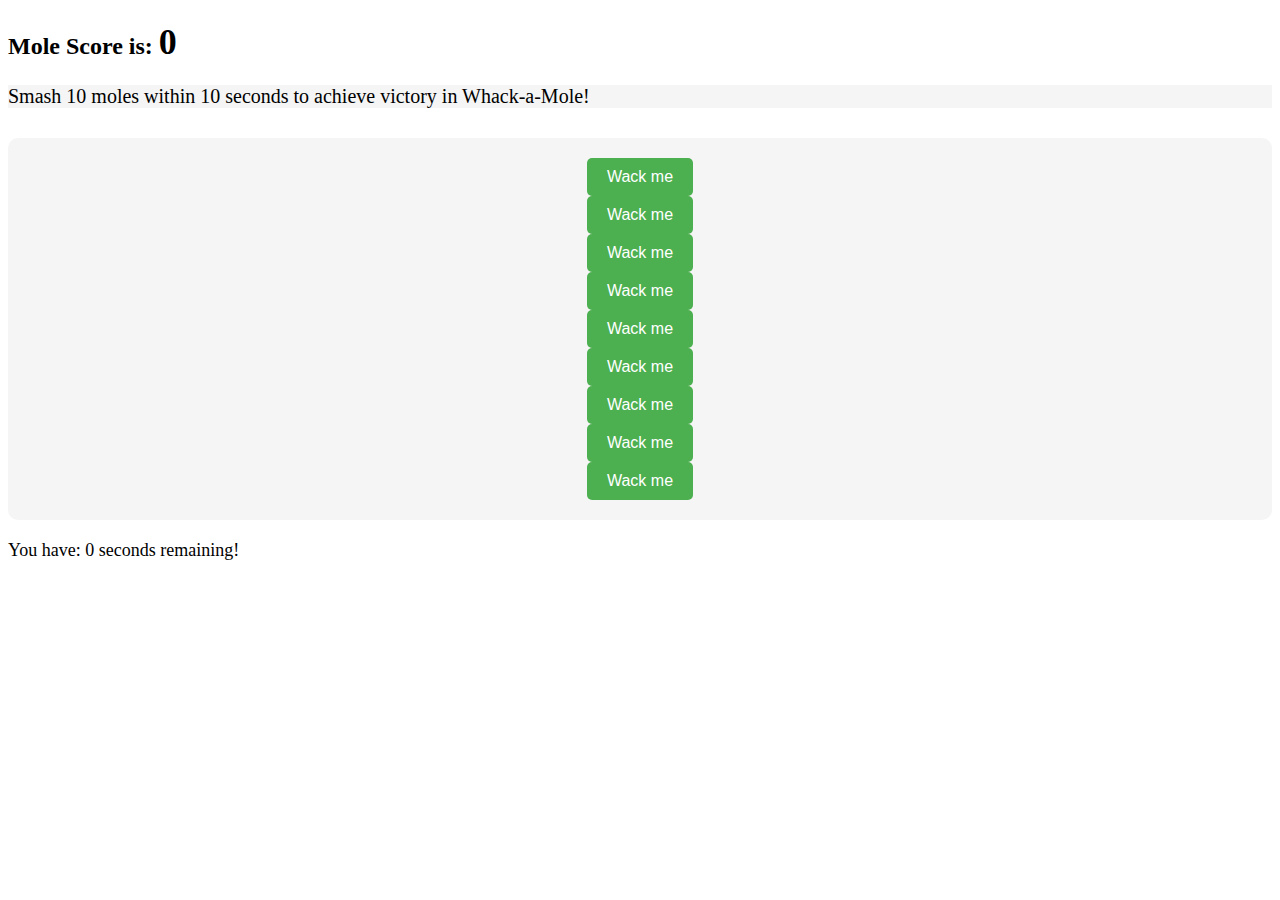
==== mole.html @ 8fb8c825 "Added instruction" ====
<!DOCTYPE html>
<html lang="zxx">
<head>
  <meta charset="UTF-8" >
  <title>Mole</title>
  <meta name="viewport" content="width=device-width,initial-scale=1" >
  <meta name="description" content="" >
  <link rel="icon" href="favicon.png">
  <link rel="stylesheet" href="css/styles.css">
  <link href="https://cdn.jsdelivr.net/npm/bootstrap@5.3.0-alpha3/dist/css/bootstrap.min.css" rel="stylesheet" integrity="sha384-KK94CHFLLe+nY2dmCWGMq91rCGa5gtU4mk92HdvYe+M/SXH301p5ILy+dN9+nJOZ" crossorigin="anonymous">
</head>
<body>
  <header>
    <div class="container">
      <div class="row justify-content-center">
        <div id="scoreboard" class="col-lg-6 text-center">
        <div class="col-md-6 text-center">
          <h1 class="m-5"><span id="moleDisplay">Mole Score is: </span><span id="display">0</span></h1>
        </div>
      </div>
    </div>


  </header>
  
  <main>
    <div id="instructions">Smash 10 moles within 10 seconds to achieve victory in Whack-a-Mole!
    
    </div>

    <div class="container">
      <div class="row justify-content-center">
        <div class="col-md-4">
          <div id="gameboard">
            <div class="row justify-content-around">
              <div class="col-md-2 p-3"><button class = "mole" id="mole1">Wack me</button></div>
              <div class="col-md-2 p-3"><button class = "mole" id="mole2">Wack me</button></div>
              <div class="col-md-2 p-3"><button class = "mole" id="mole3">Wack me</button></div>
            </div>
            <div class="row justify-content-around" id="central-board">
              <div class="col-md-2 p-3"><button class = "mole" id="mole4">Wack me</button></div>
              <div class="col-md-2 p-3"><button class = "mole" id="mole5">Wack me</button></div>
              <div class="col-md-2 p-3"><button class = "mole" id="mole6">Wack me</button></div>
            </div>
            <div class="row justify-content-around">
              <div class="col-md-2 p-3"><button class = "mole" id="mole7">Wack me</button></div>
              <div class="col-md-2 p-3"><button class = "mole" id="mole8">Wack me</button></div>
              <div class="col-md-2 p-3"><button class = "mole" id="mole9">Wack me</button></div>
            </div>
          </div>
          <div class="row justify-content-center"></div>
          <div class="col-md-7 mt-2">
            <p id="timerBox">You have: <span id="timer">0</span> seconds remaining!</p>
          </div>
        </div>
      </div>
    </div>

  </main>


<script src="https://code.jquery.com/jquery-3.7.0.min.js" integrity="sha256-2Pmvv0kuTBOenSvLm6bvfBSSHrUJ+3A7x6P5Ebd07/g=" crossorigin="anonymous"></script>
<script src="mole.js"></script>
</body>
</html>
---- css/styles.css ----
/* Gameboard container */
#gameboard {
    background-color: #f5f5f5;
    border-radius: 10px;
    padding: 20px;
    margin-top: 30px;
    text-align: center;
  }
  
  /* Mole buttons */
  .mole {
    background-color: #4CAF50;
    color: white;
    border: none;
    border-radius: 5px;
    padding: 10px 20px;
    font-size: 16px;
    cursor: pointer;
    transition: background-color 0.3s;
  }
  
  .mole:hover {
    background-color: #45a049;
  }
  
  /* Score display */
  #moleDisplay {
    font-size: 24px;
    font-weight: bold;
  }
  
  #display {
    font-size: 36px;
    font-weight: bold;
  }
  
  /* Timer box */
  #timerBox {
    font-size: 18px;
    margin-top: 20px;
  }
  
  /* Instructions */
  #instructions {
    background-color: #f5f5f5;
    margin-top: 20px;
    font-size: 20px;
    width: 100%;
    animation: blinking 5s infinite;
  }
  @keyframes blinking{
    0% { opacity: 1; }
    50% { opacity: 0; }
    100% { opacity: 1; }
  }
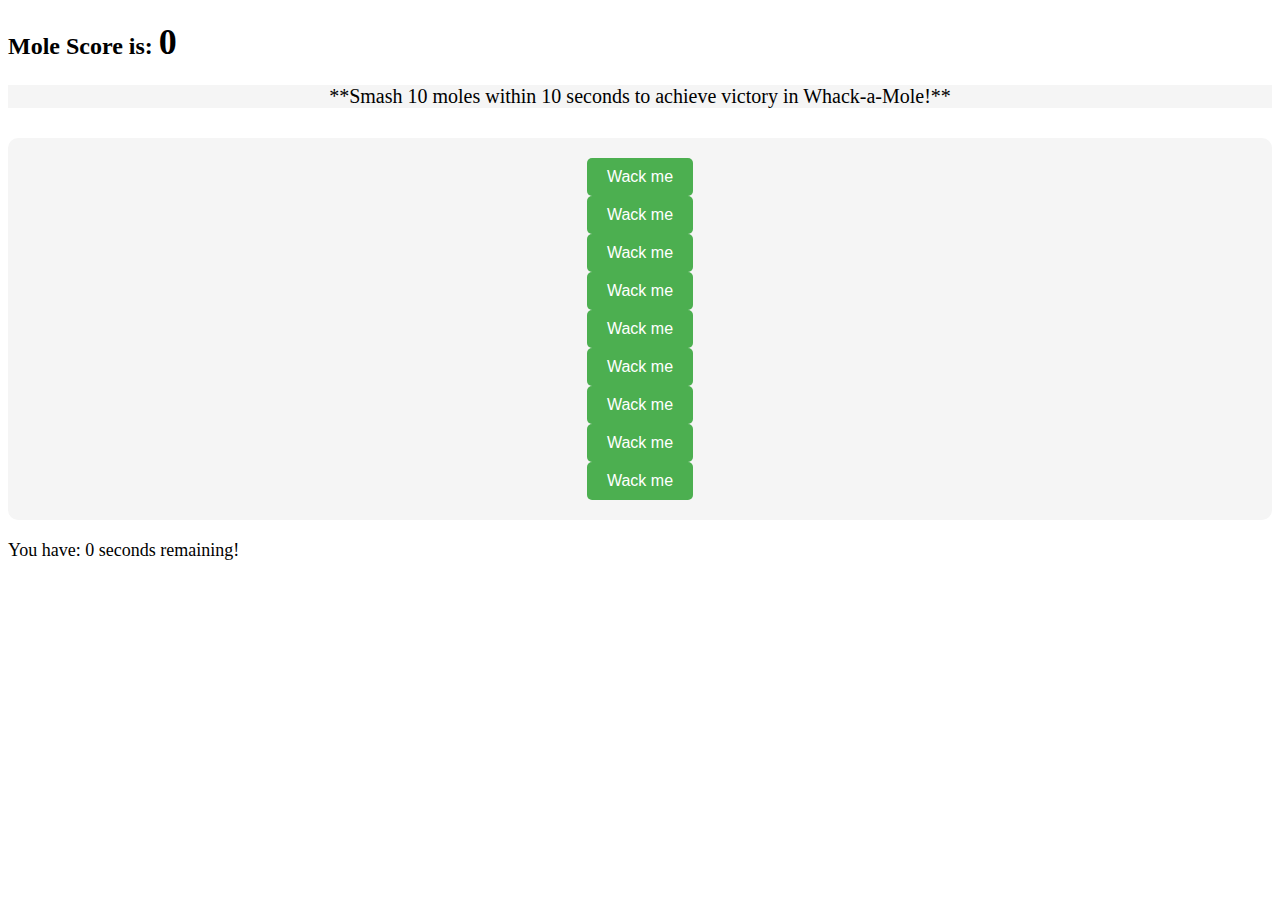
==== commit d5e51060: "Amend" ====
--- a/mole.html
+++ b/mole.html
@@ -24,7 +24,7 @@
   </header>
   
   <main>
-    <div id="instructions">Smash 10 moles within 10 seconds to achieve victory in Whack-a-Mole!
+    <div id="instructions">**Smash 10 moles within 10 seconds to achieve victory in Whack-a-Mole!**
     
     </div>
 
--- a/css/styles.css
+++ b/css/styles.css
@@ -42,6 +42,7 @@
   
   /* Instructions */
   #instructions {
+    text-align: center;
     background-color: #f5f5f5;
     margin-top: 20px;
     font-size: 20px;
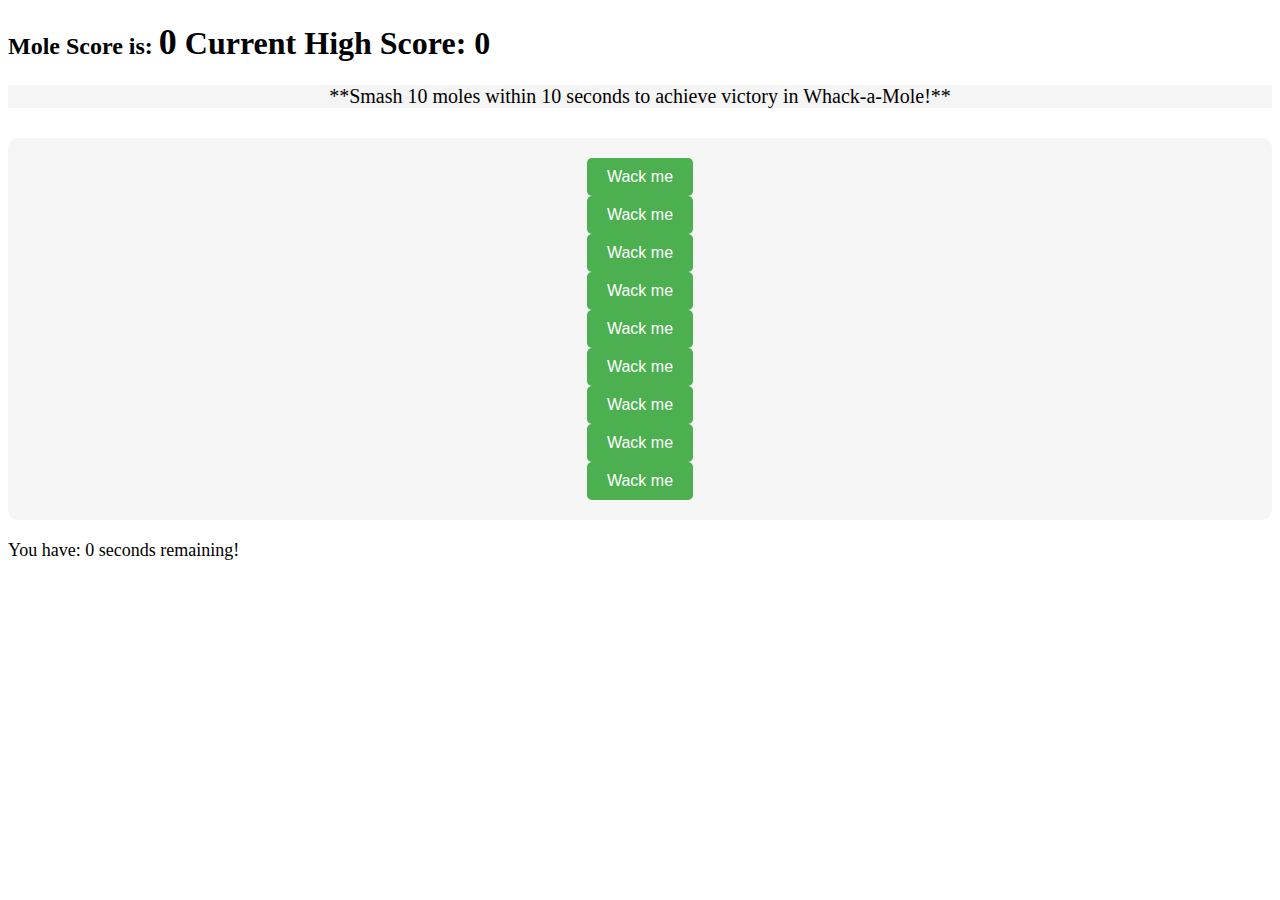
==== commit 917904dc: "added a hi score feature" ====
--- a/mole.html
+++ b/mole.html
@@ -15,7 +15,9 @@
       <div class="row justify-content-center">
         <div id="scoreboard" class="col-lg-6 text-center">
         <div class="col-md-6 text-center">
-          <h1 class="m-5"><span id="moleDisplay">Mole Score is: </span><span id="display">0</span></h1>
+          <h1 class="m-5"><span id="moleDisplay">Mole Score is: </span><span id="display">0</span> 
+          <span id="hiScoreWordDisplay">Current High Score: </span><span id="hiScoreDisplay">0</span></h1>
+          
         </div>
       </div>
     </div>
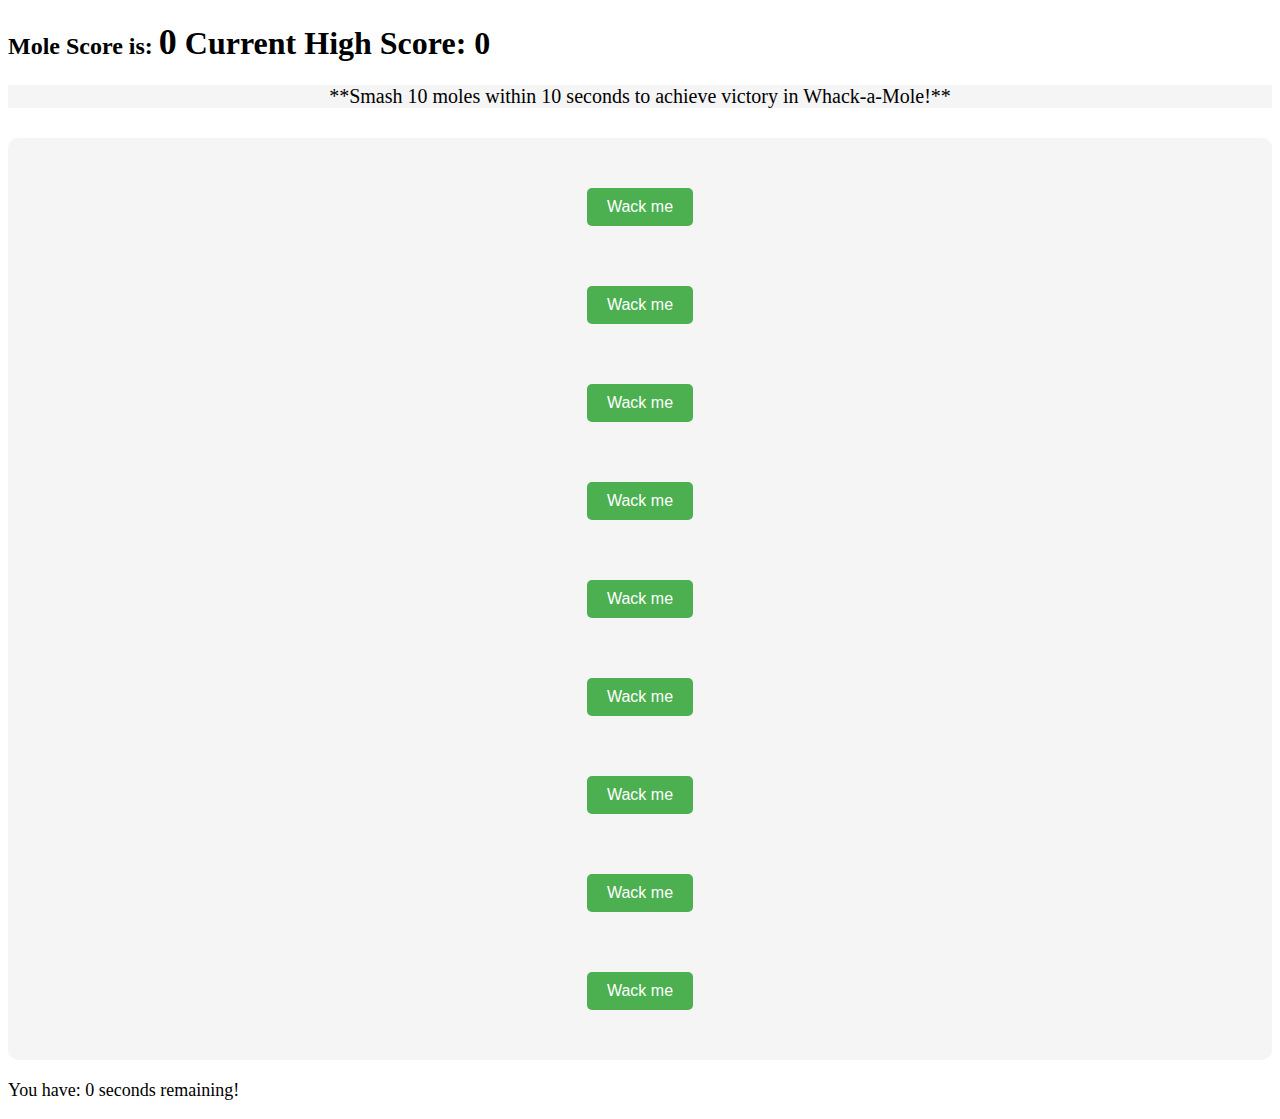
==== commit fe1a6af4: "alignment fixes" ====
--- a/mole.html
+++ b/mole.html
@@ -13,11 +13,11 @@
   <header>
     <div class="container">
       <div class="row justify-content-center">
-        <div id="scoreboard" class="col-lg-6 text-center">
-        <div class="col-md-6 text-center">
-          <h1 class="m-5"><span id="moleDisplay">Mole Score is: </span><span id="display">0</span> 
-          <span id="hiScoreWordDisplay">Current High Score: </span><span id="hiScoreDisplay">0</span></h1>
-          
+        <div id="scoreboard" class="col-md-12 text-center">
+          <h1 class="m-5">
+            <span id="moleDisplay">Mole Score is: </span><span id="display">0</span> 
+            <span id="hiScoreWordDisplay">Current High Score: </span><span id="hiScoreDisplay">0</span>
+          </h1>
         </div>
       </div>
     </div>
@@ -32,26 +32,26 @@
 
     <div class="container">
       <div class="row justify-content-center">
-        <div class="col-md-4">
+        <div class="col-md-8">
           <div id="gameboard">
             <div class="row justify-content-around">
-              <div class="col-md-2 p-3"><button class = "mole" id="mole1">Wack me</button></div>
-              <div class="col-md-2 p-3"><button class = "mole" id="mole2">Wack me</button></div>
-              <div class="col-md-2 p-3"><button class = "mole" id="mole3">Wack me</button></div>
+              <div class="col-md-2"><button class = "mole" id="mole1">Wack me</button></div>
+              <div class="col-md-2"><button class = "mole" id="mole2">Wack me</button></div>
+              <div class="col-md-2"><button class = "mole" id="mole3">Wack me</button></div>
             </div>
             <div class="row justify-content-around" id="central-board">
-              <div class="col-md-2 p-3"><button class = "mole" id="mole4">Wack me</button></div>
-              <div class="col-md-2 p-3"><button class = "mole" id="mole5">Wack me</button></div>
-              <div class="col-md-2 p-3"><button class = "mole" id="mole6">Wack me</button></div>
+              <div class="col-md-2"><button class = "mole" id="mole4">Wack me</button></div>
+              <div class="col-md-2"><button class = "mole" id="mole5">Wack me</button></div>
+              <div class="col-md-2"><button class = "mole" id="mole6">Wack me</button></div>
             </div>
             <div class="row justify-content-around">
-              <div class="col-md-2 p-3"><button class = "mole" id="mole7">Wack me</button></div>
-              <div class="col-md-2 p-3"><button class = "mole" id="mole8">Wack me</button></div>
-              <div class="col-md-2 p-3"><button class = "mole" id="mole9">Wack me</button></div>
+              <div class="col-md-2"><button class = "mole" id="mole7">Wack me</button></div>
+              <div class="col-md-2"><button class = "mole" id="mole8">Wack me</button></div>
+              <div class="col-md-2"><button class = "mole" id="mole9">Wack me</button></div>
             </div>
           </div>
           <div class="row justify-content-center"></div>
-          <div class="col-md-7 mt-2">
+          <div class="col-md-12 mt-2 text-center">
             <p id="timerBox">You have: <span id="timer">0</span> seconds remaining!</p>
           </div>
         </div>
--- a/css/styles.css
+++ b/css/styles.css
@@ -8,7 +8,7 @@
   }
   
   /* Mole buttons */
-  .mole {
+   .mole {
     background-color: #4CAF50;
     color: white;
     border: none;
@@ -17,6 +17,7 @@
     font-size: 16px;
     cursor: pointer;
     transition: background-color 0.3s;
+    margin: 30px 15px;
   }
   
   .mole:hover {
@@ -47,7 +48,7 @@
     margin-top: 20px;
     font-size: 20px;
     width: 100%;
-    animation: blinking 5s infinite;
+    animation: blinking 7s infinite;
   }
   @keyframes blinking{
     0% { opacity: 1; }
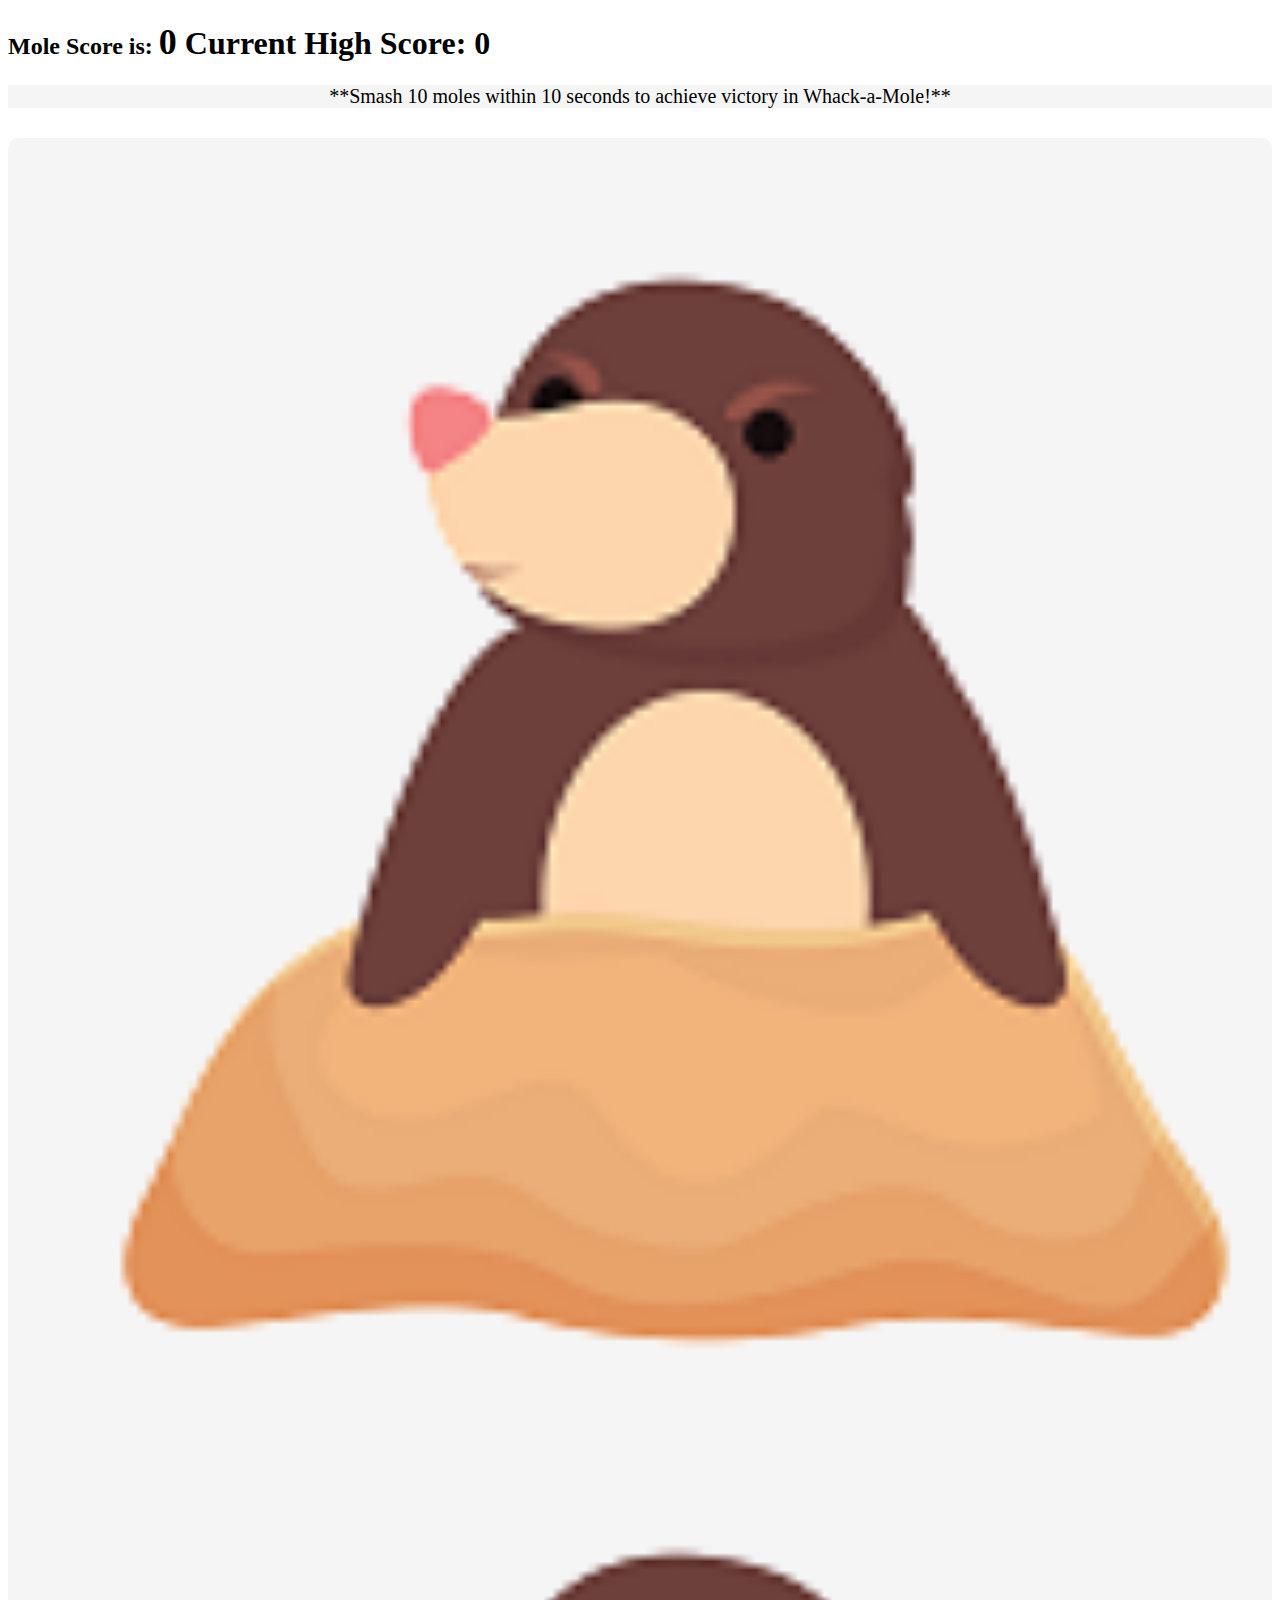
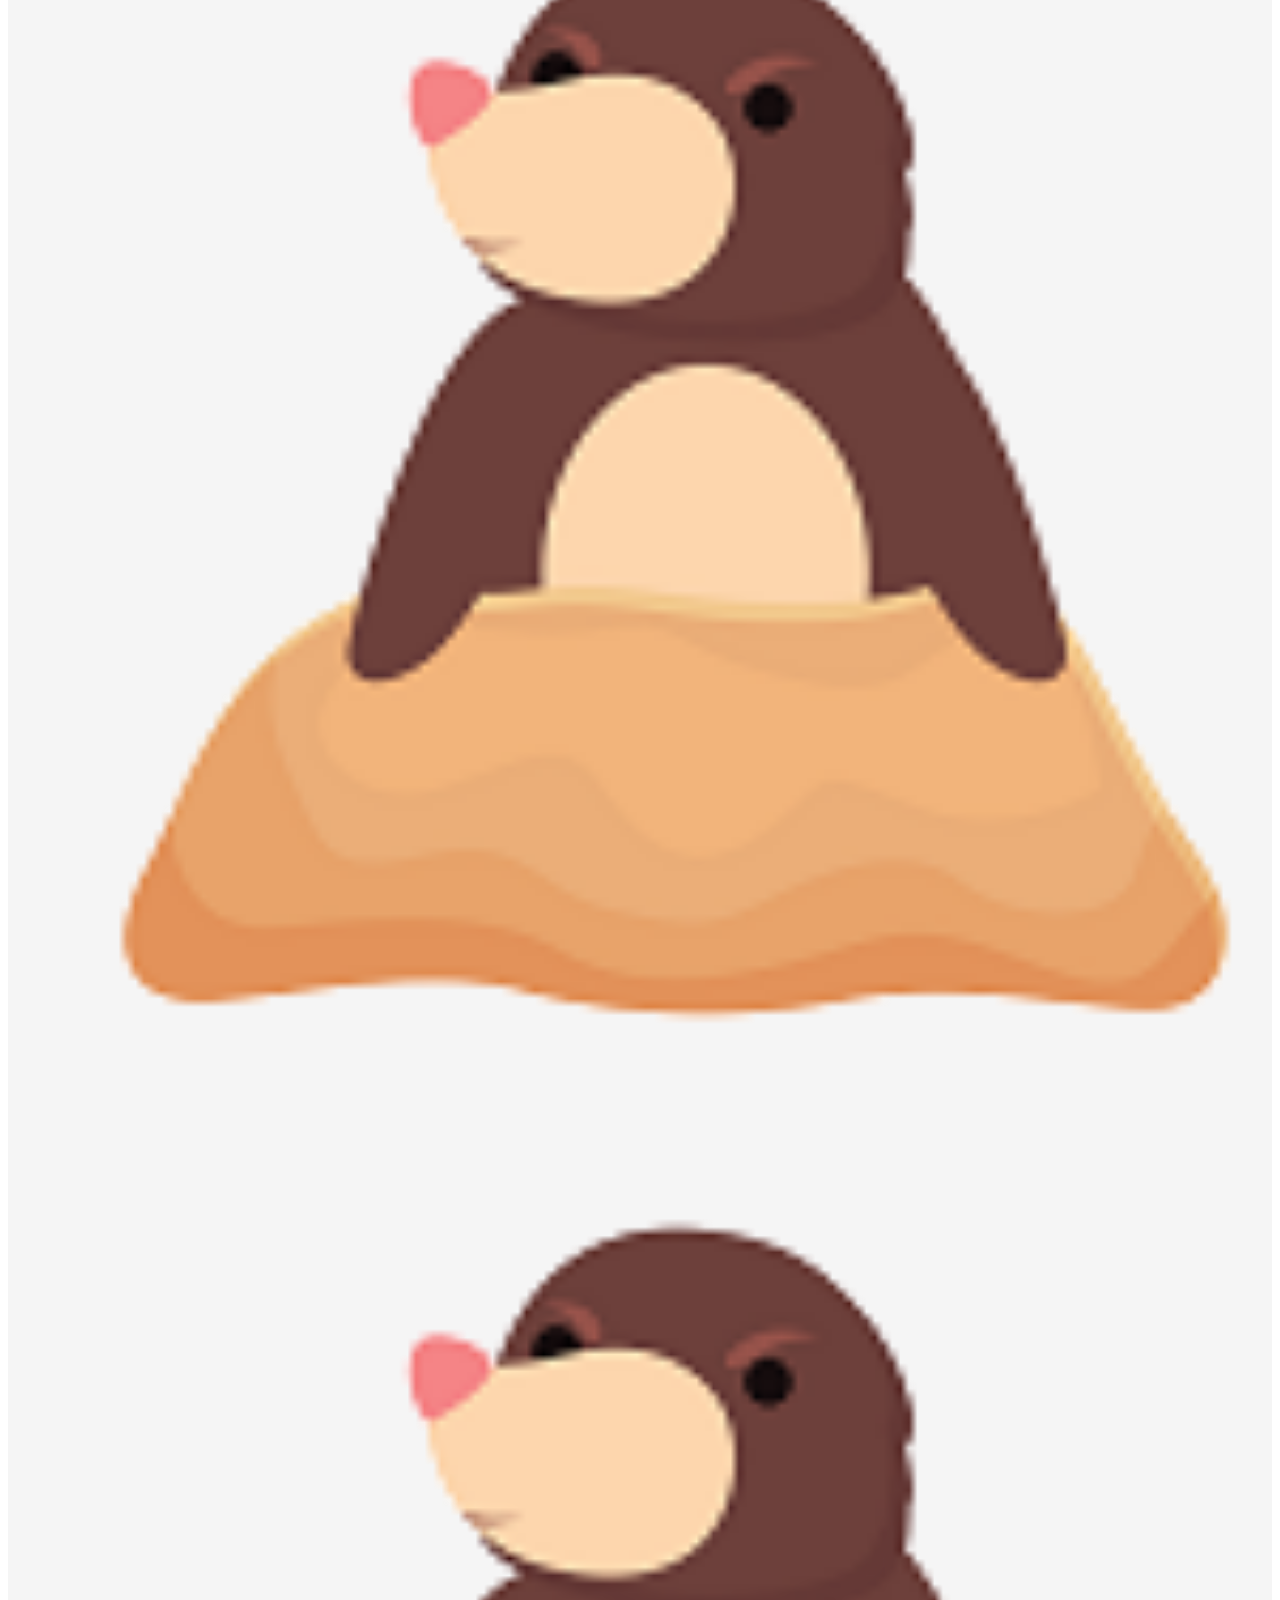
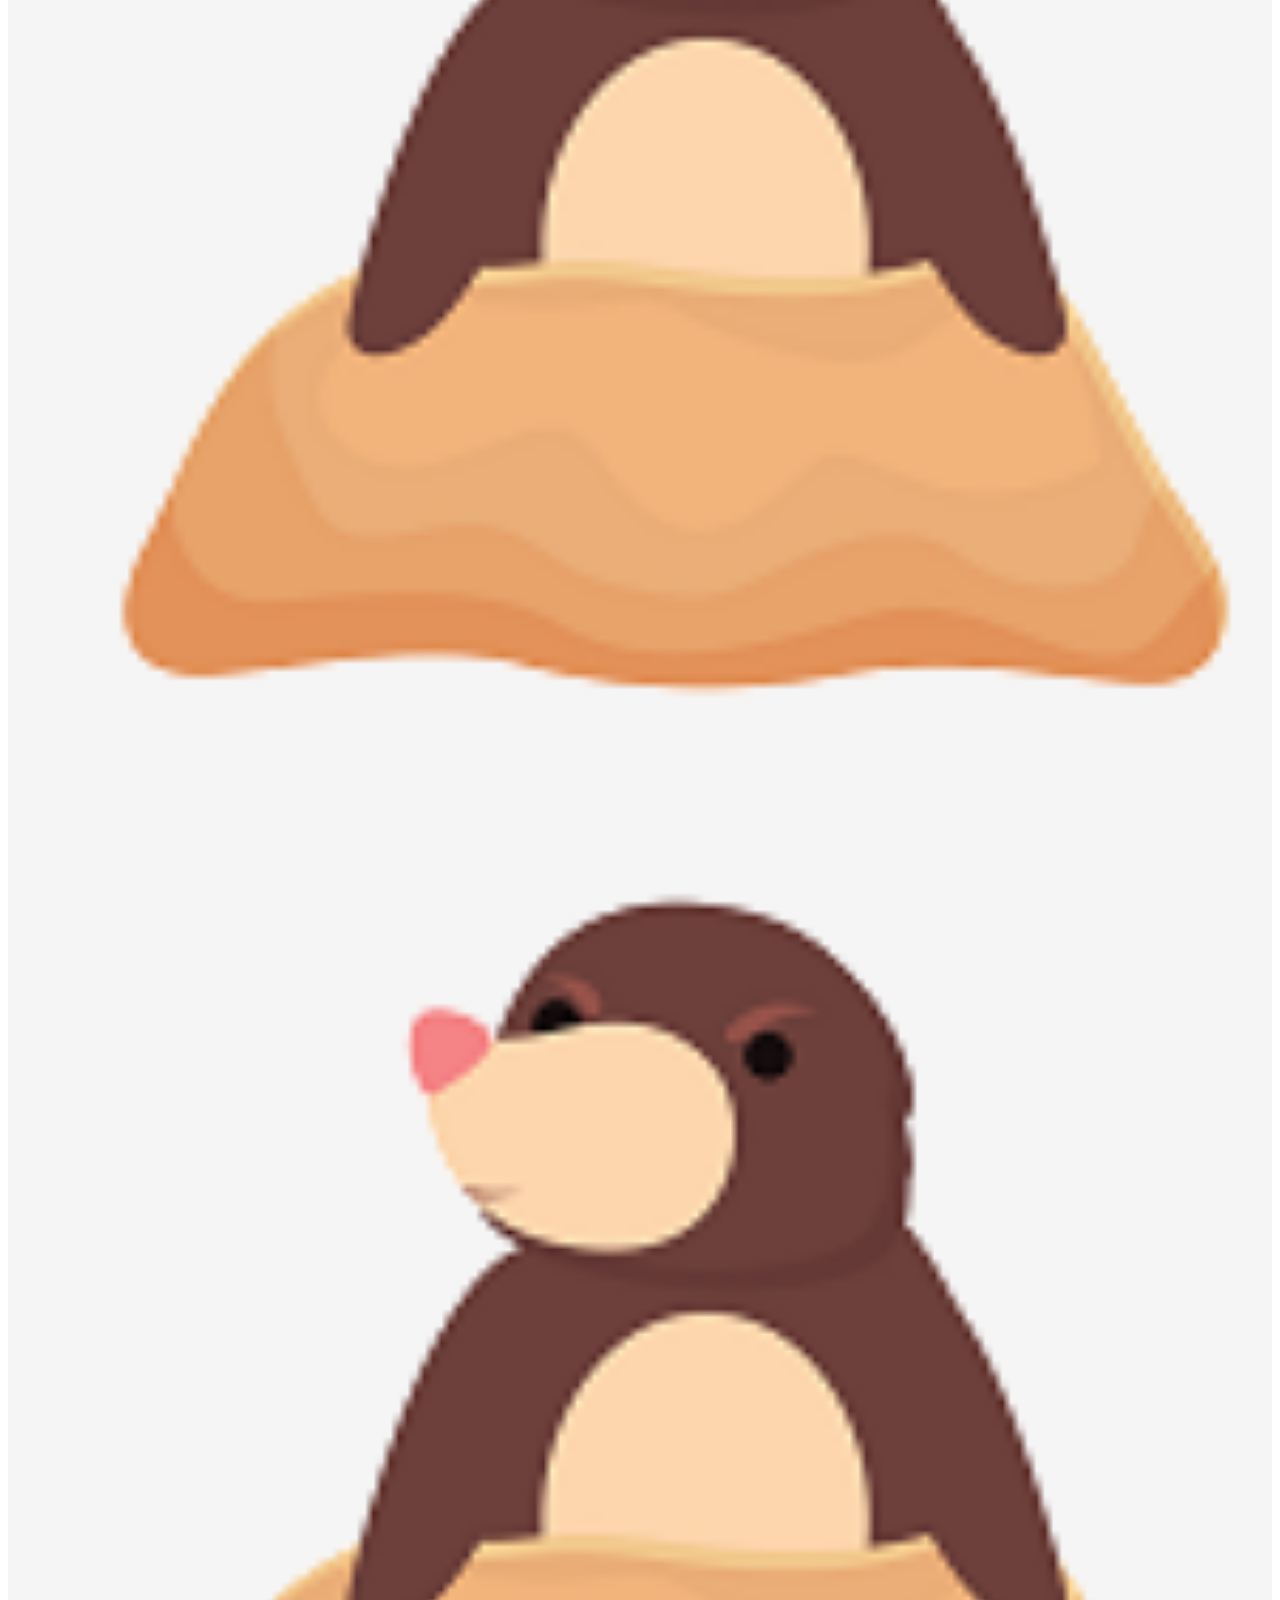
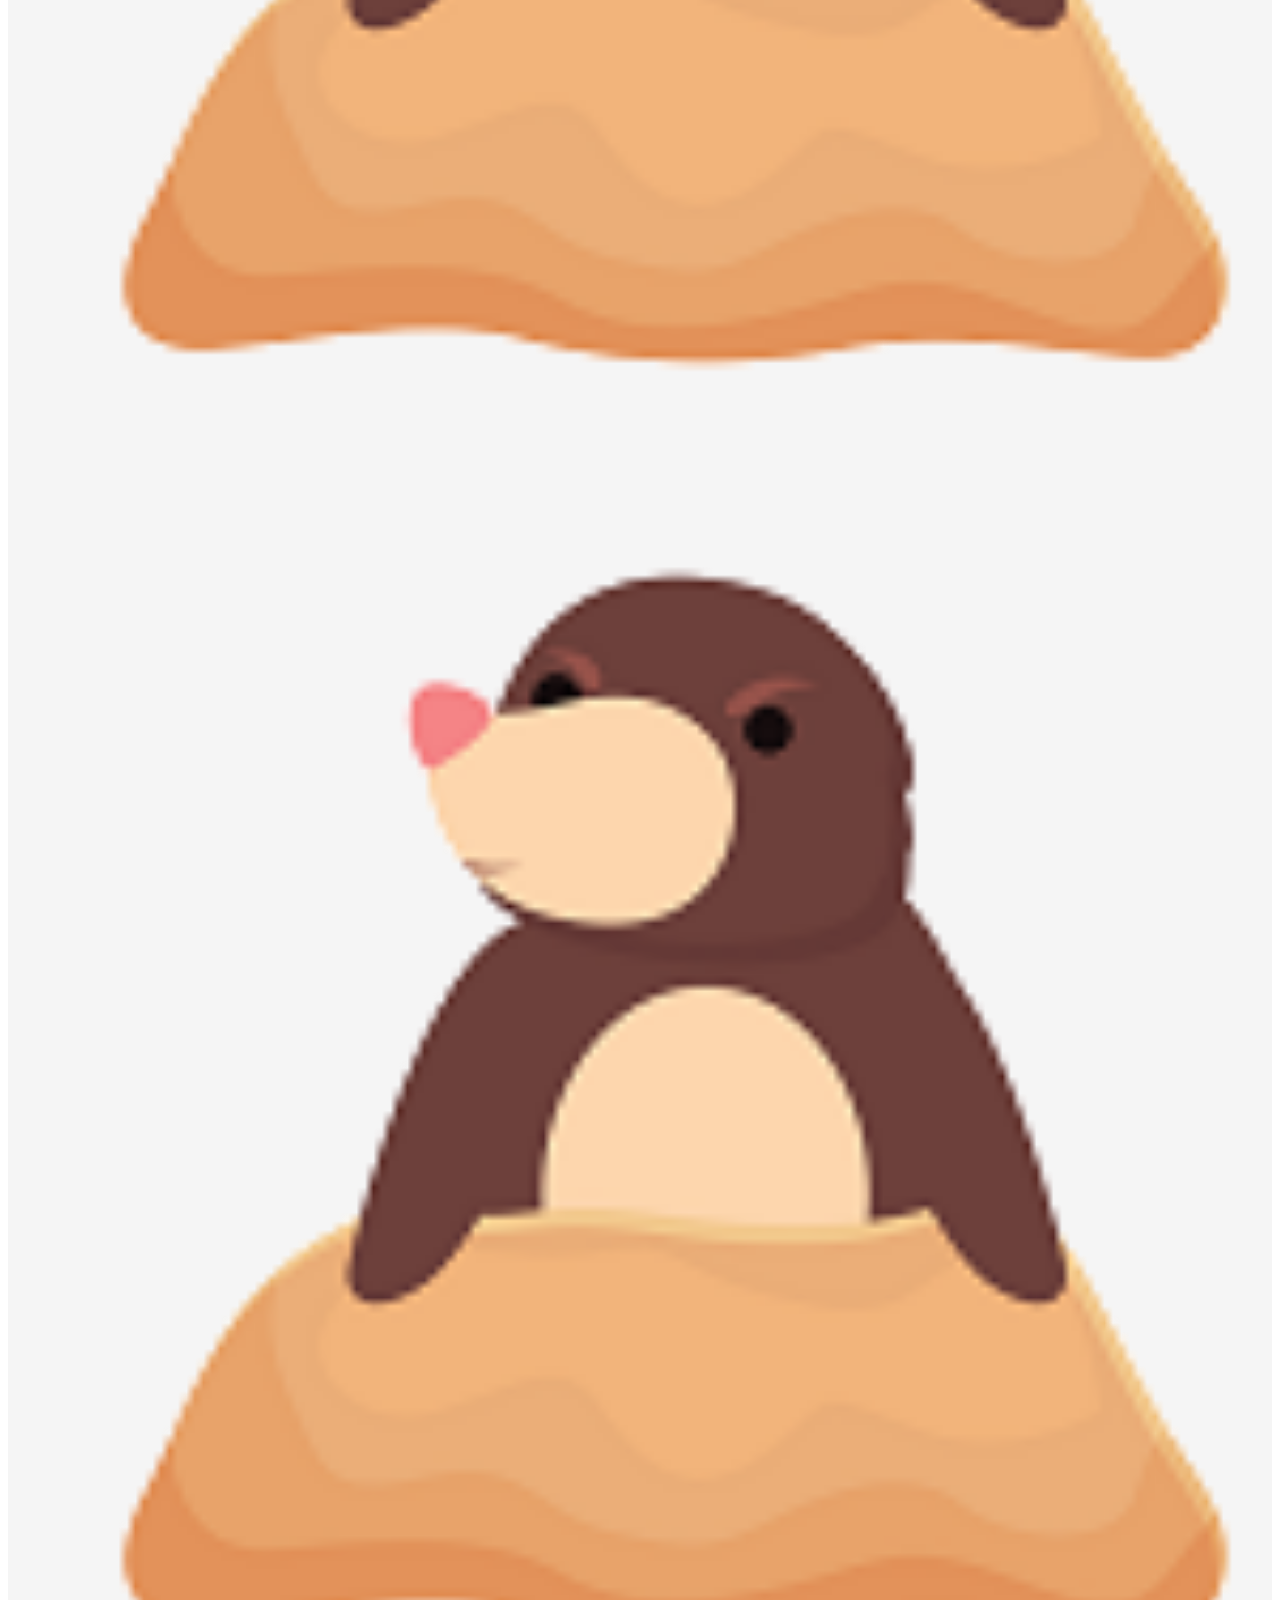
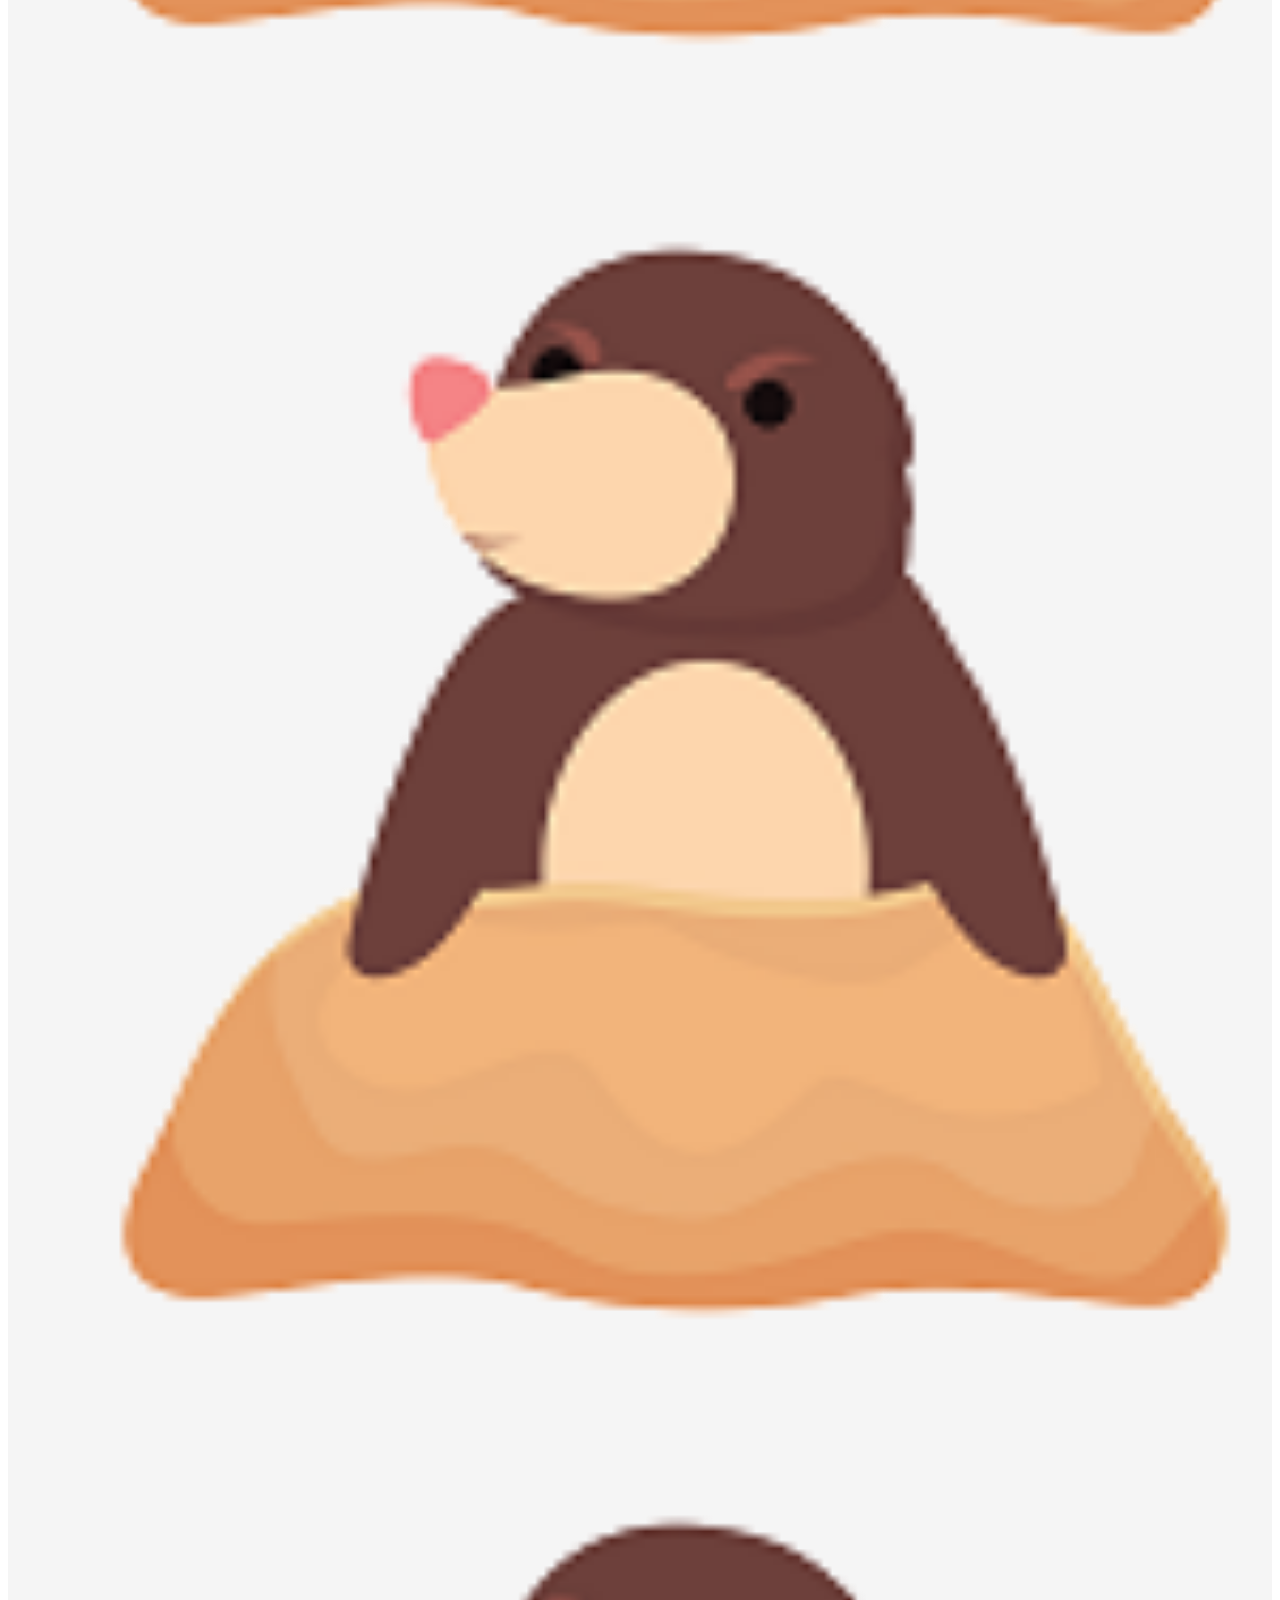
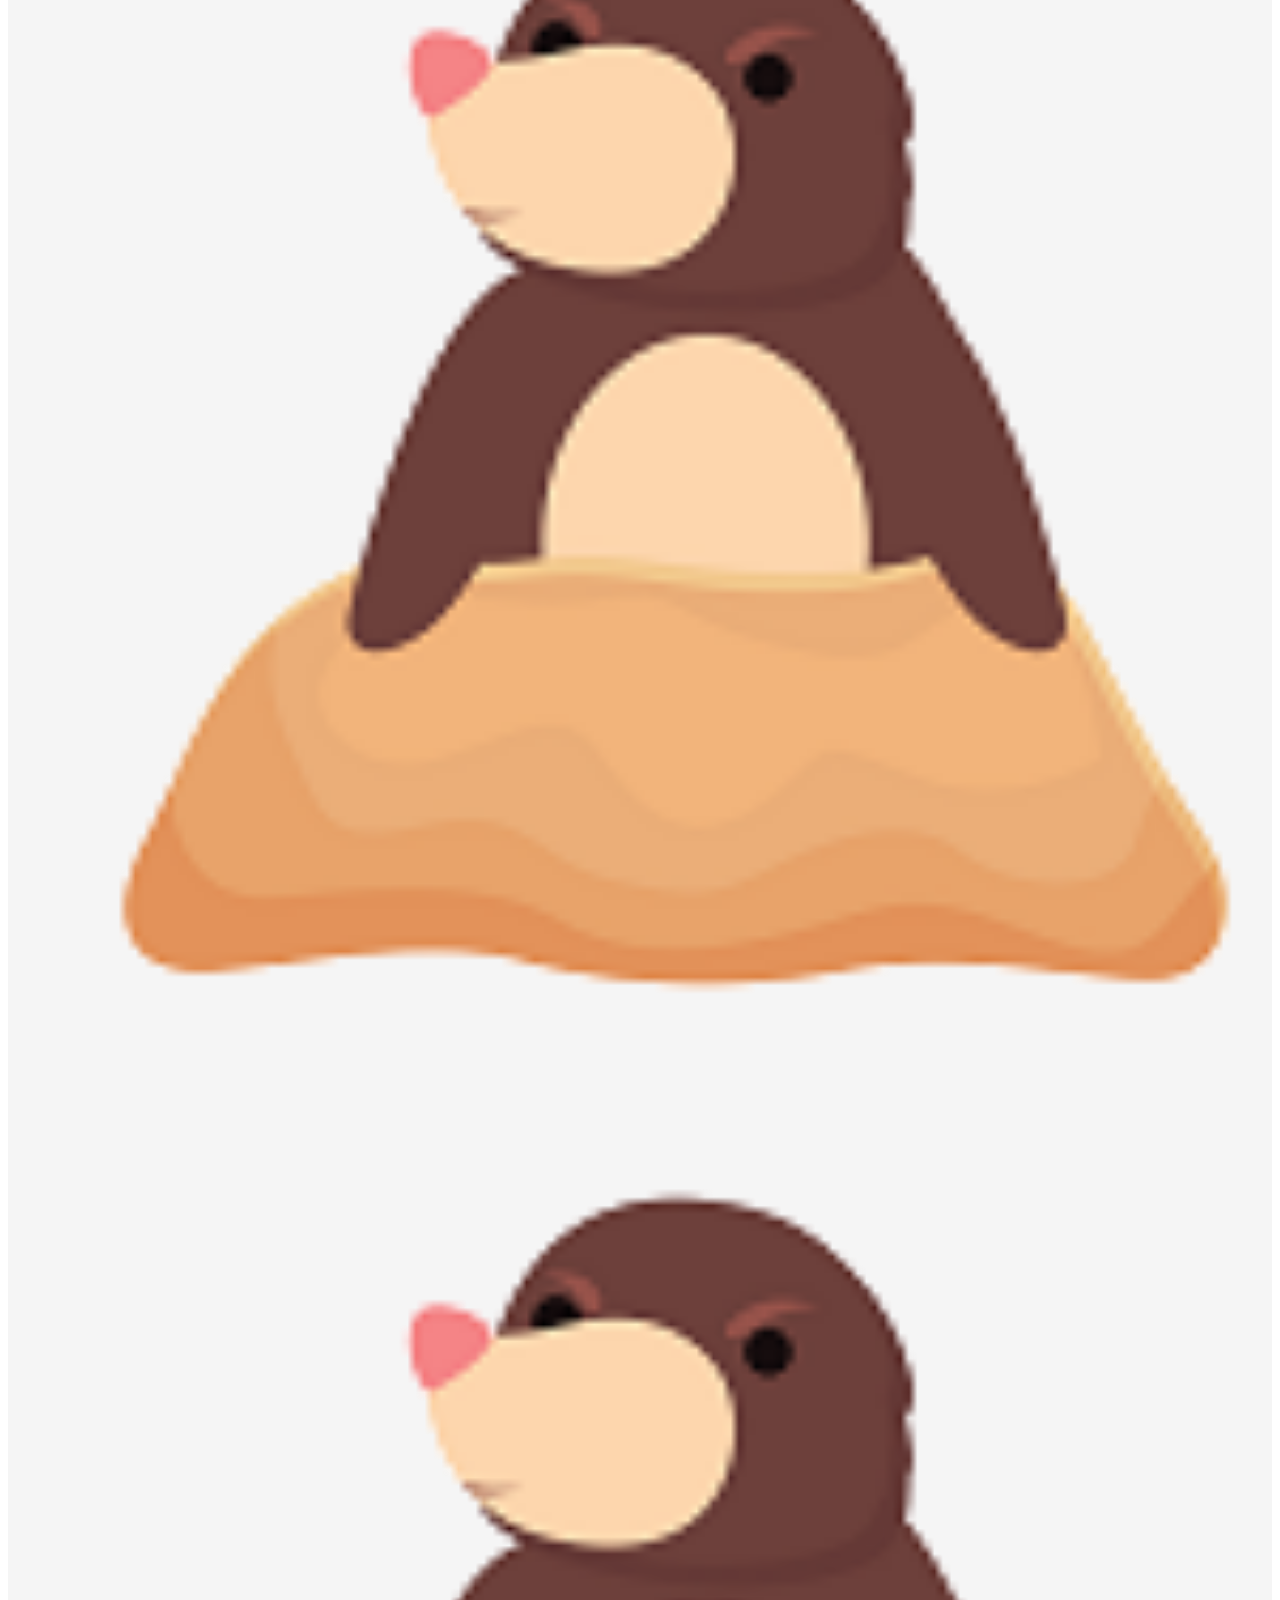
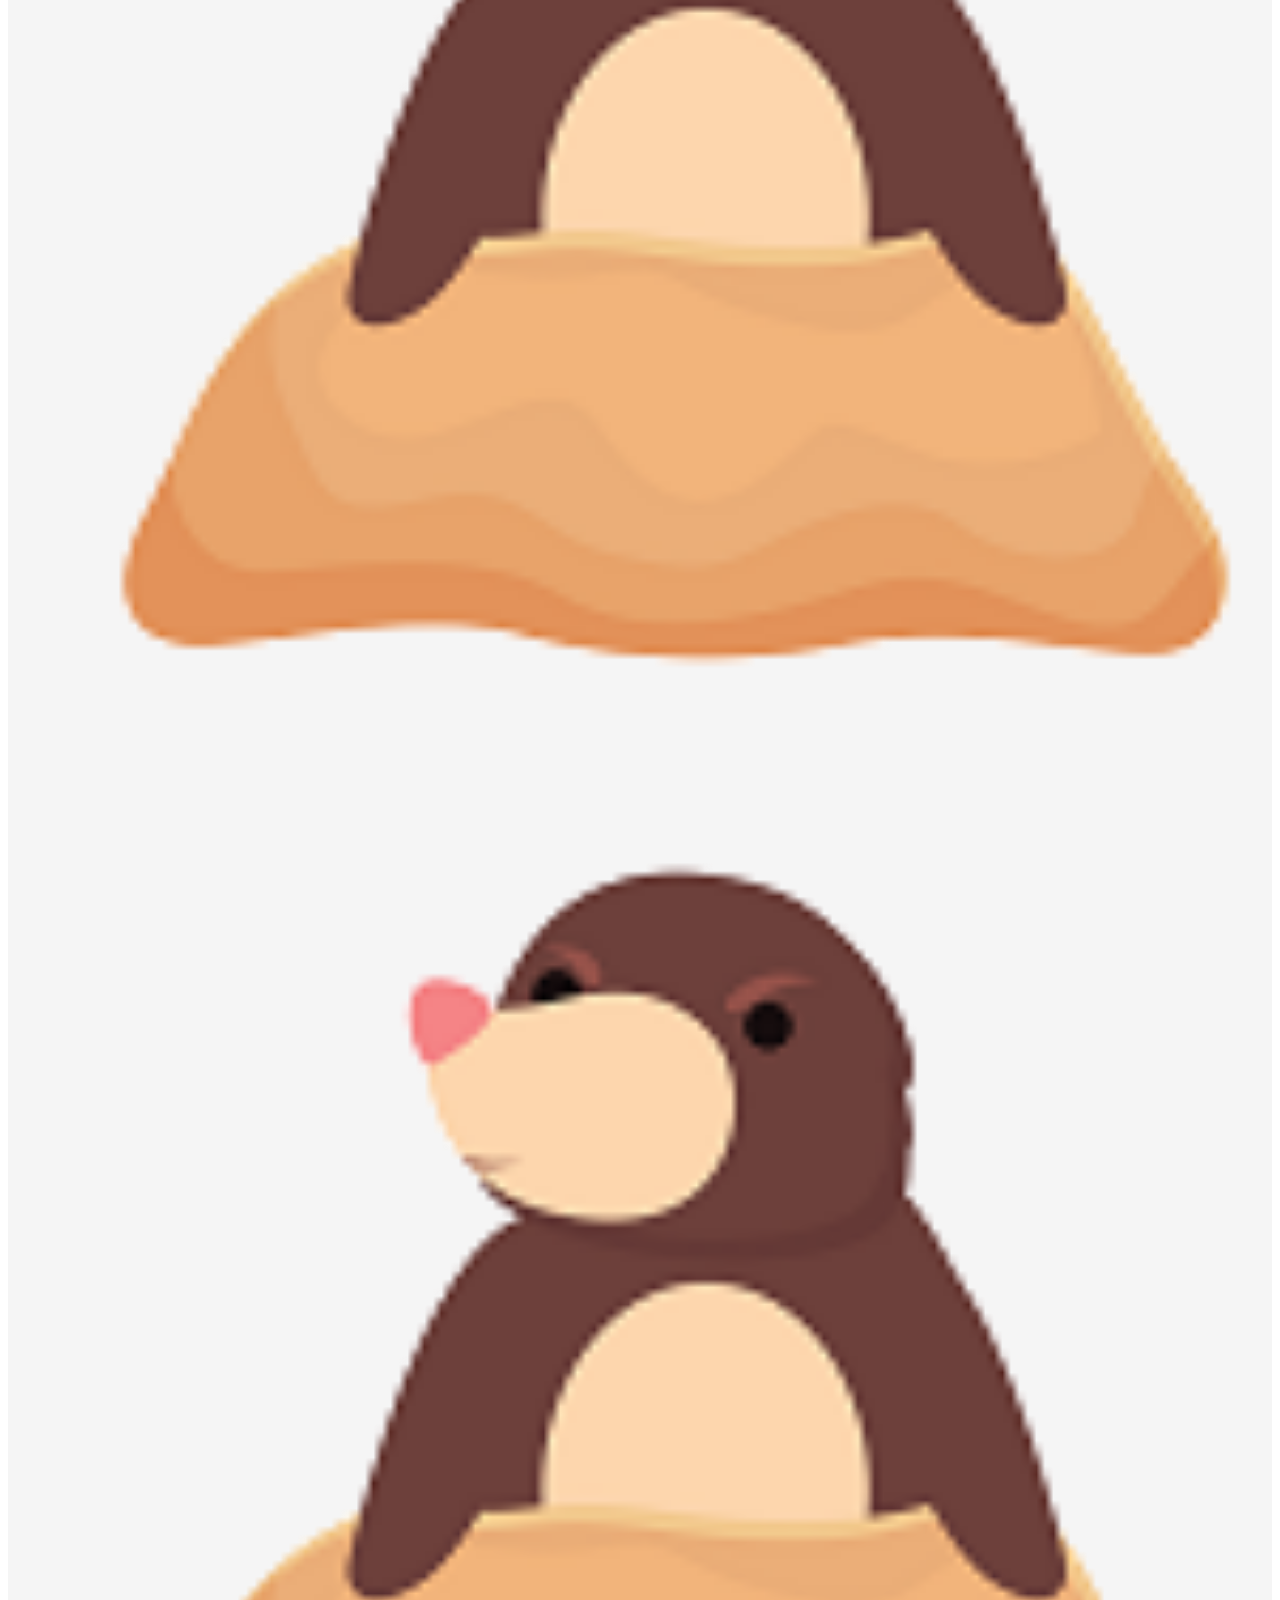
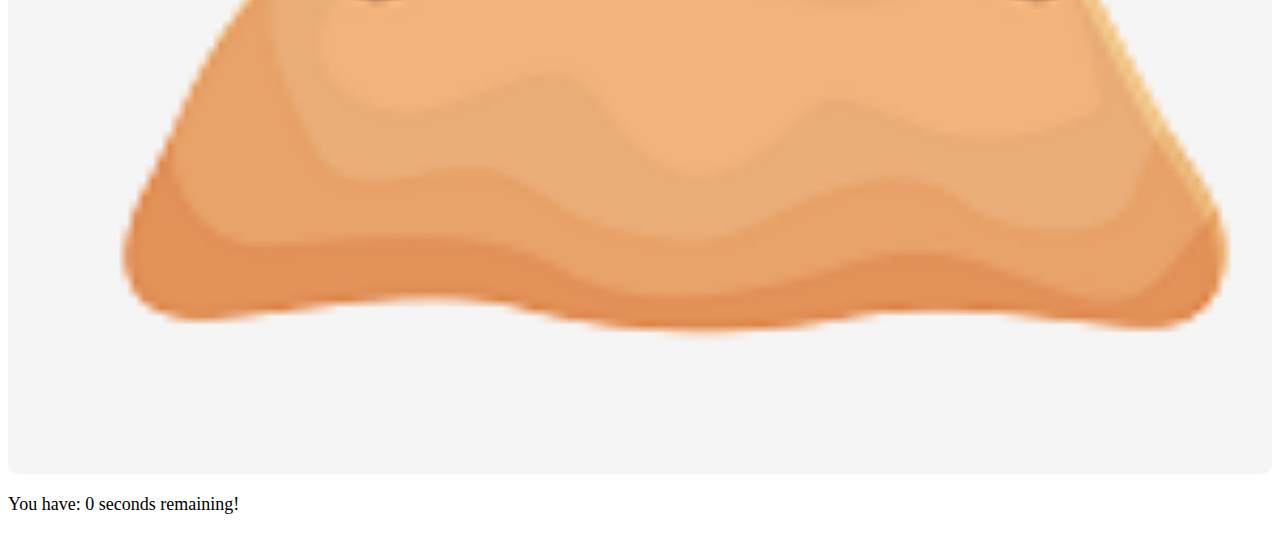
==== commit 3f115799: "mole images" ====
--- a/mole.html
+++ b/mole.html
@@ -35,19 +35,19 @@
         <div class="col-md-8">
           <div id="gameboard">
             <div class="row justify-content-around">
-              <div class="col-md-2"><button class = "mole" id="mole1">Wack me</button></div>
-              <div class="col-md-2"><button class = "mole" id="mole2">Wack me</button></div>
-              <div class="col-md-2"><button class = "mole" id="mole3">Wack me</button></div>
+              <div class="col-md-2"><img class = "mole" id="mole1" src="images/mole.png" alt="Mole"></div>
+              <div class="col-md-2"><img class = "mole" id="mole2" src="images/mole.png" alt="Mole"></div>
+              <div class="col-md-2"><img class = "mole" id="mole3" src="images/mole.png" alt="Mole"></div>
             </div>
             <div class="row justify-content-around" id="central-board">
-              <div class="col-md-2"><button class = "mole" id="mole4">Wack me</button></div>
-              <div class="col-md-2"><button class = "mole" id="mole5">Wack me</button></div>
-              <div class="col-md-2"><button class = "mole" id="mole6">Wack me</button></div>
+              <div class="col-md-2"><img class = "mole" id="mole4" src="images/mole.png" alt="Mole"></div>
+              <div class="col-md-2"><img class = "mole" id="mole5" src="images/mole.png" alt="Mole"></div>
+              <div class="col-md-2"><img class = "mole" id="mole6" src="images/mole.png" alt="Mole"></div>
             </div>
             <div class="row justify-content-around">
-              <div class="col-md-2"><button class = "mole" id="mole7">Wack me</button></div>
-              <div class="col-md-2"><button class = "mole" id="mole8">Wack me</button></div>
-              <div class="col-md-2"><button class = "mole" id="mole9">Wack me</button></div>
+              <div class="col-md-2"><img class = "mole" id="mole7" src="images/mole.png" alt="Mole"></div>
+              <div class="col-md-2"><img class = "mole" id="mole8" src="images/mole.png" alt="Mole"></div>
+              <div class="col-md-2"><img class = "mole" id="mole9" src="images/mole.png" alt="Mole"></div>
             </div>
           </div>
           <div class="row justify-content-center"></div>
--- a/css/styles.css
+++ b/css/styles.css
@@ -6,22 +6,21 @@
     margin-top: 30px;
     text-align: center;
   }
-  
+
   /* Mole buttons */
-   .mole {
-    background-color: #4CAF50;
-    color: white;
-    border: none;
-    border-radius: 5px;
-    padding: 10px 20px;
-    font-size: 16px;
-    cursor: pointer;
-    transition: background-color 0.3s;
-    margin: 30px 15px;
-  }
+    .mole {
+      display: block; 
+      width: 100%; 
+      height: auto;
+      border-radius: 5px;
+      padding: 10px 20px;
+      cursor: pointer;
+      transition: background-color 0.3s;
+      margin: 30px 15px;
+    }
   
   .mole:hover {
-    background-color: #45a049;
+    background-color: #ca9a15;
   }
   
   /* Score display */
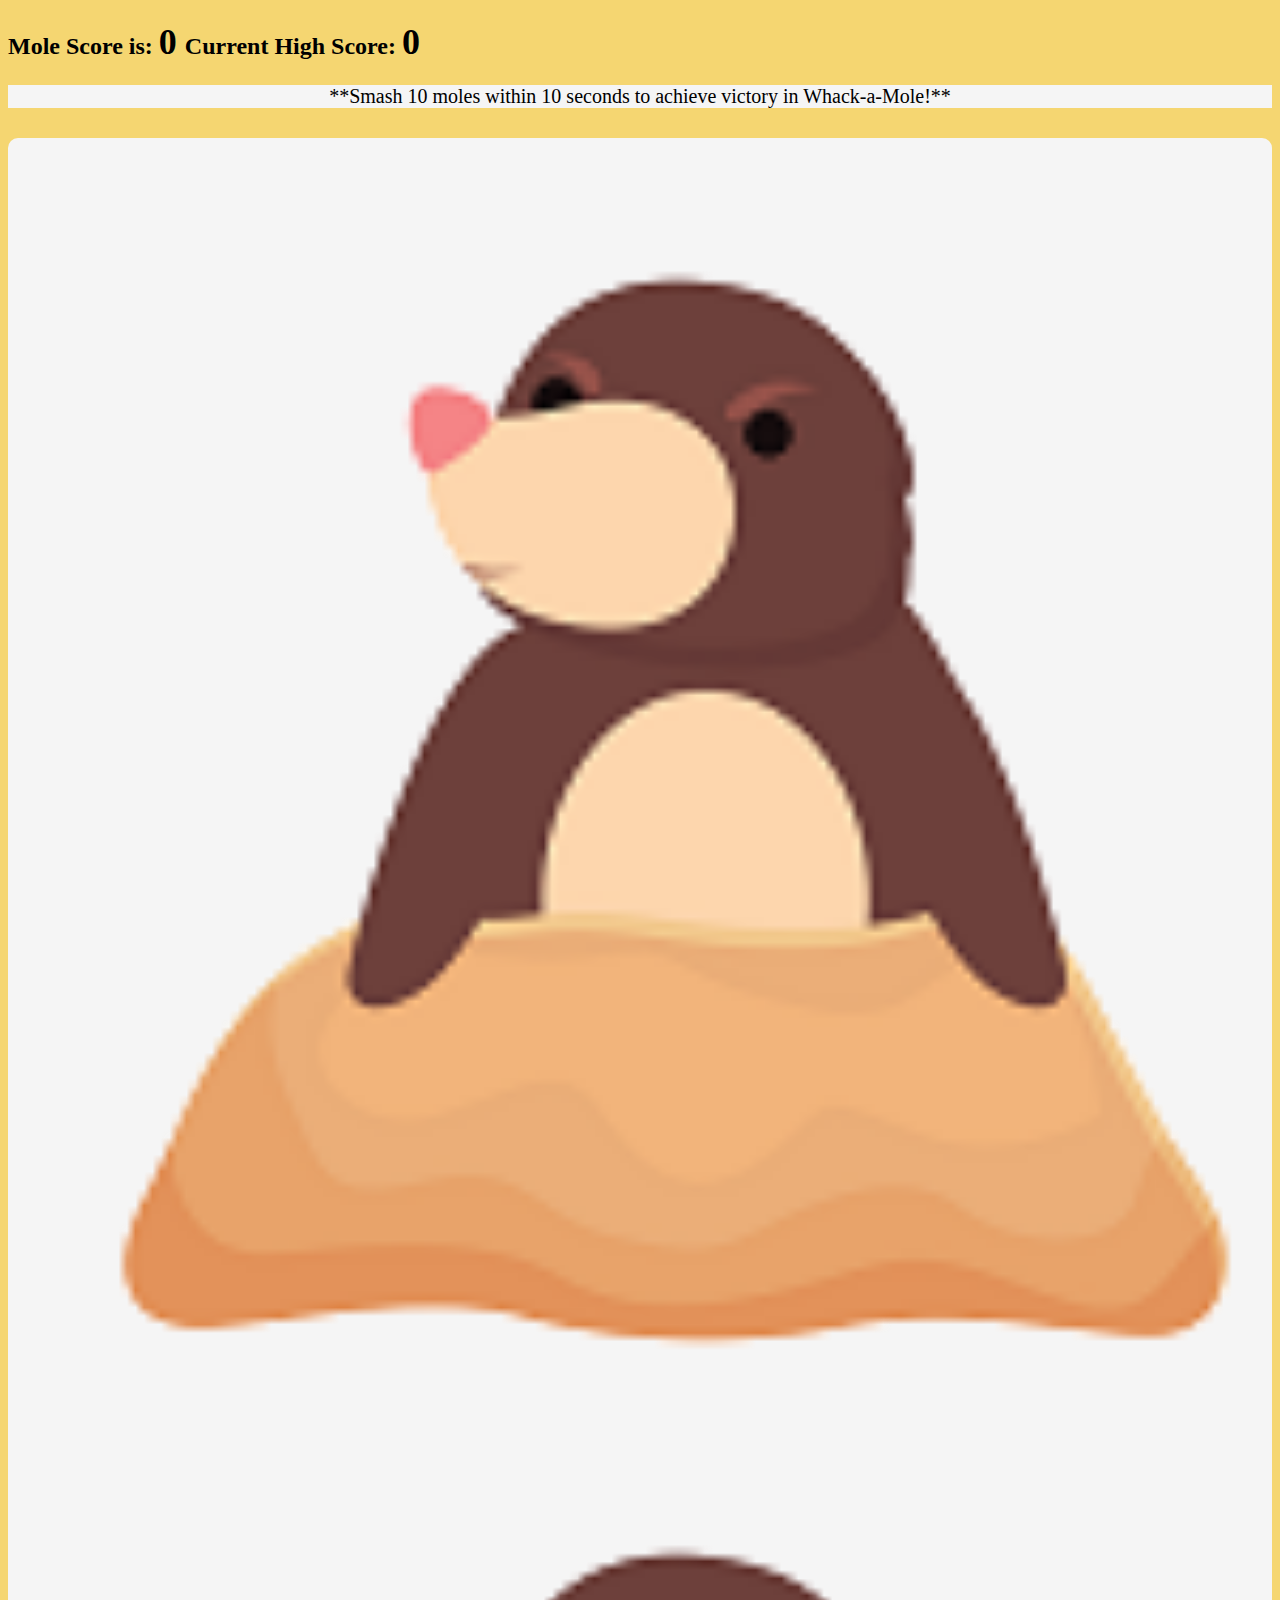
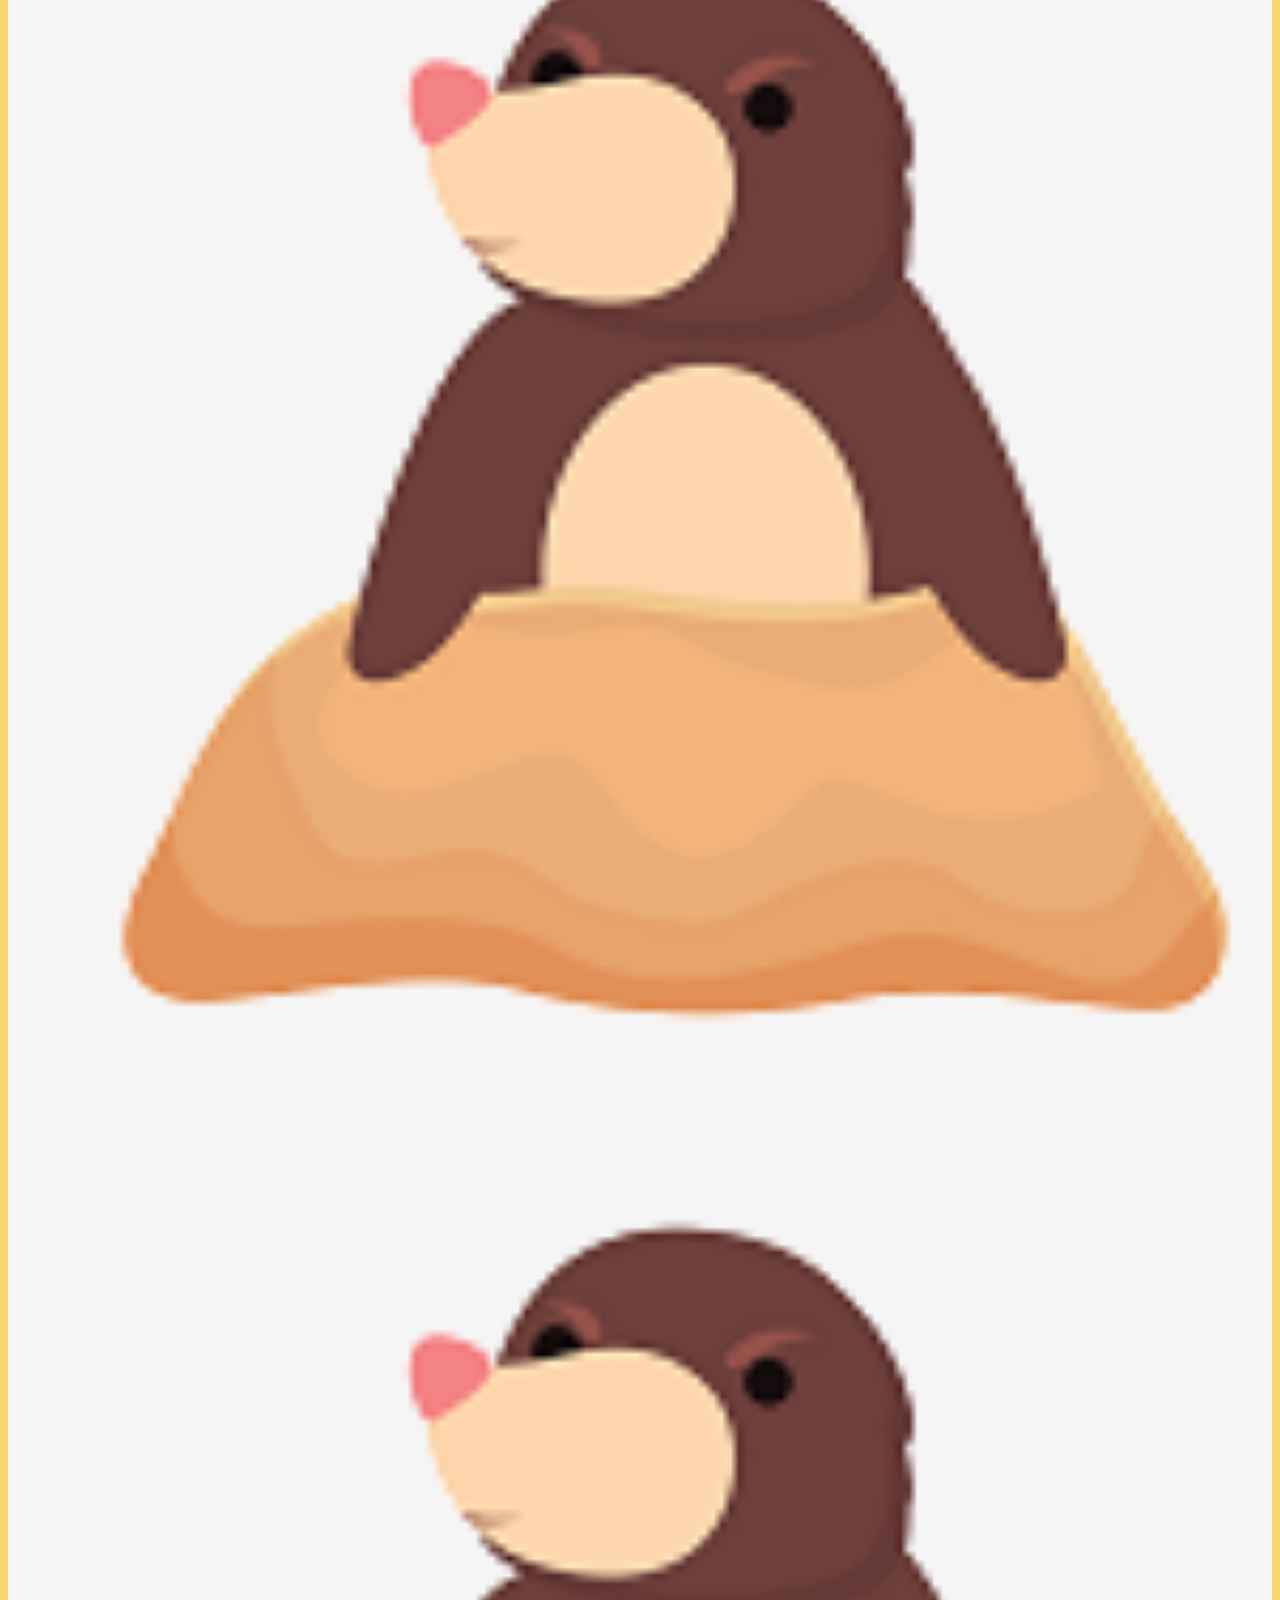
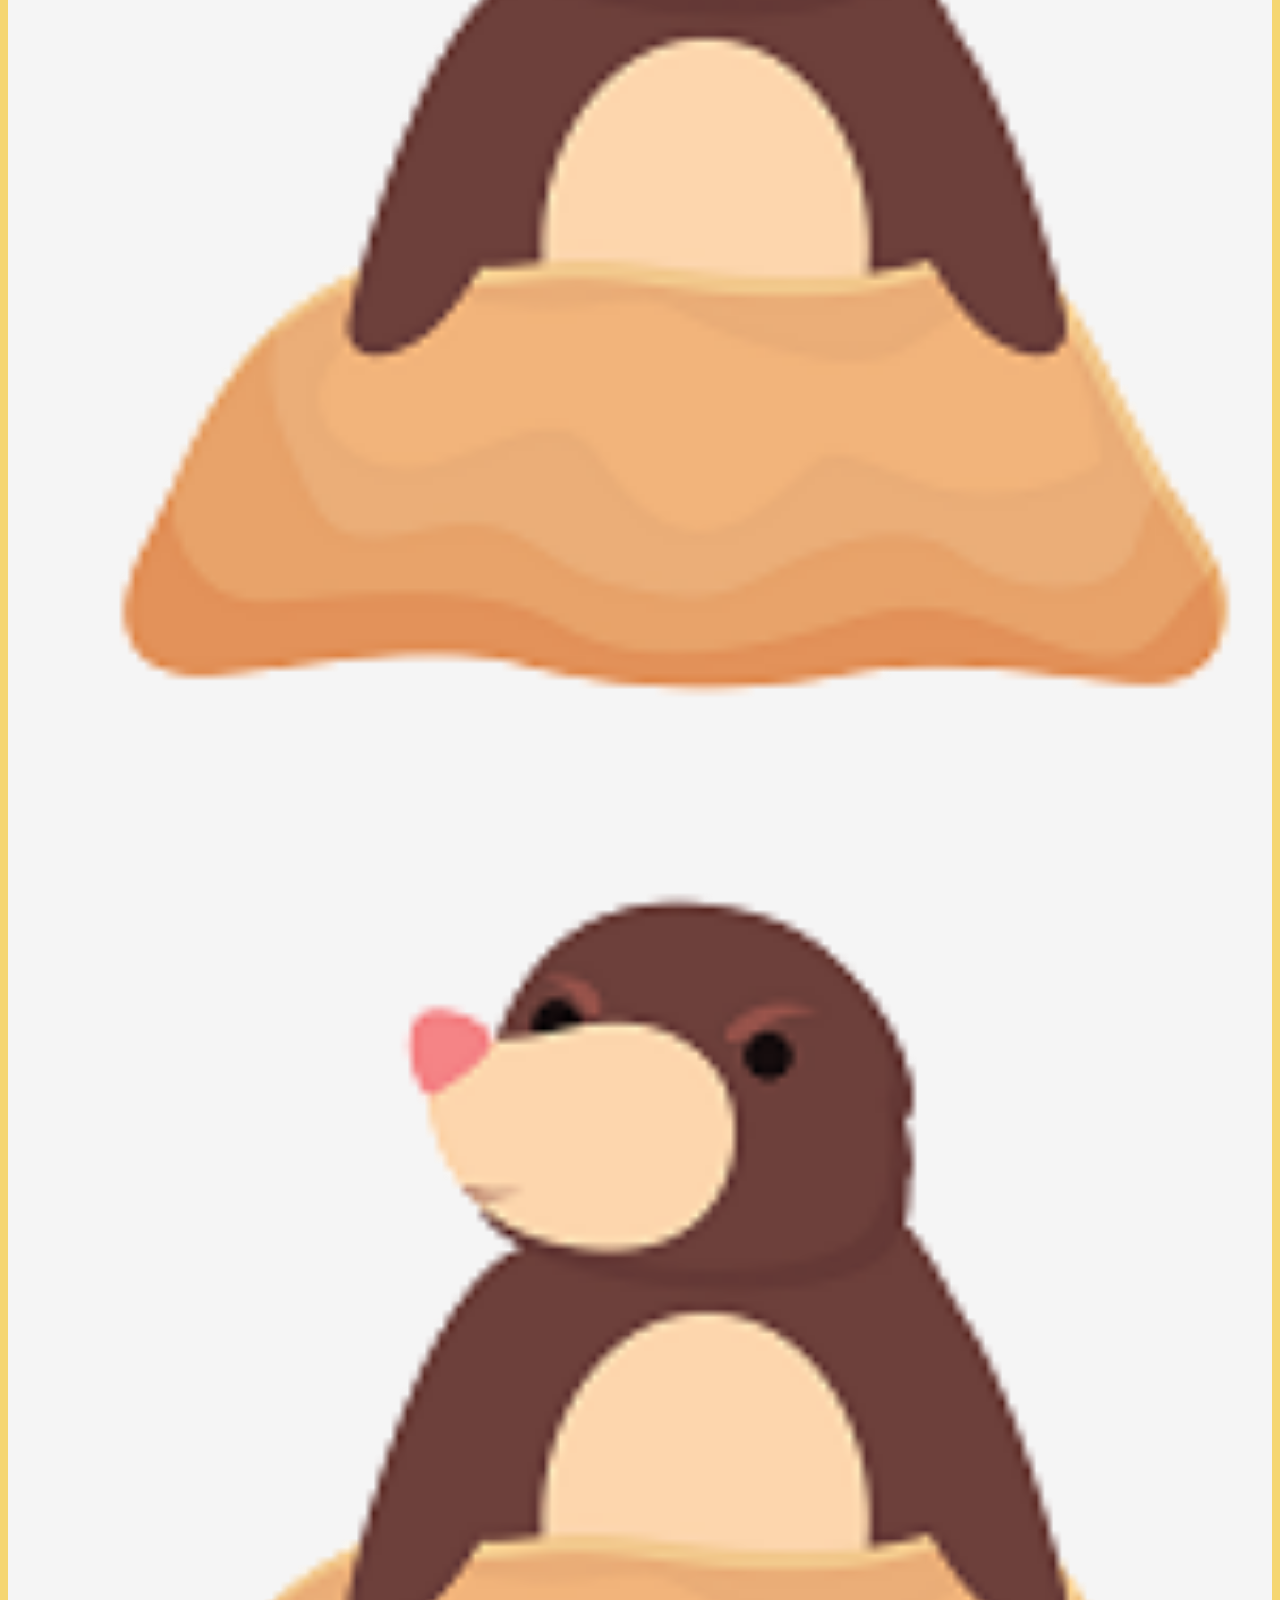
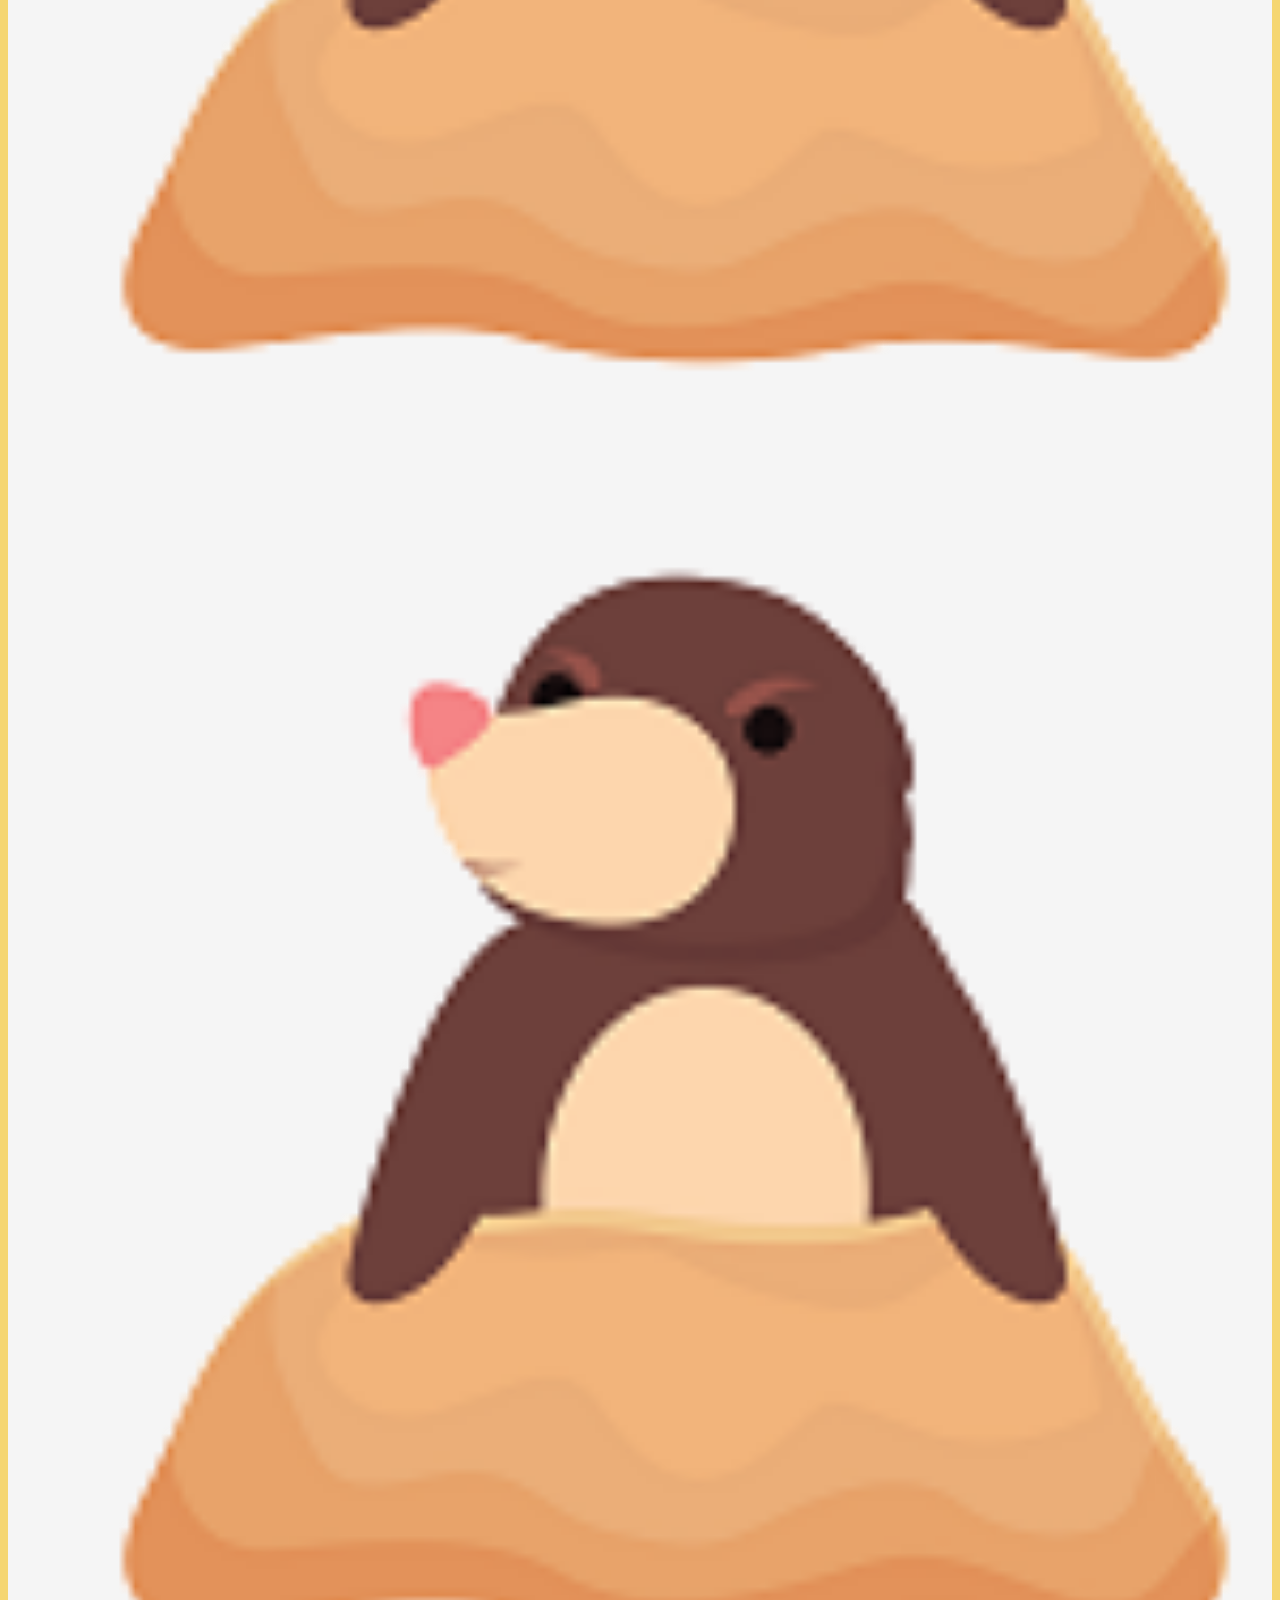
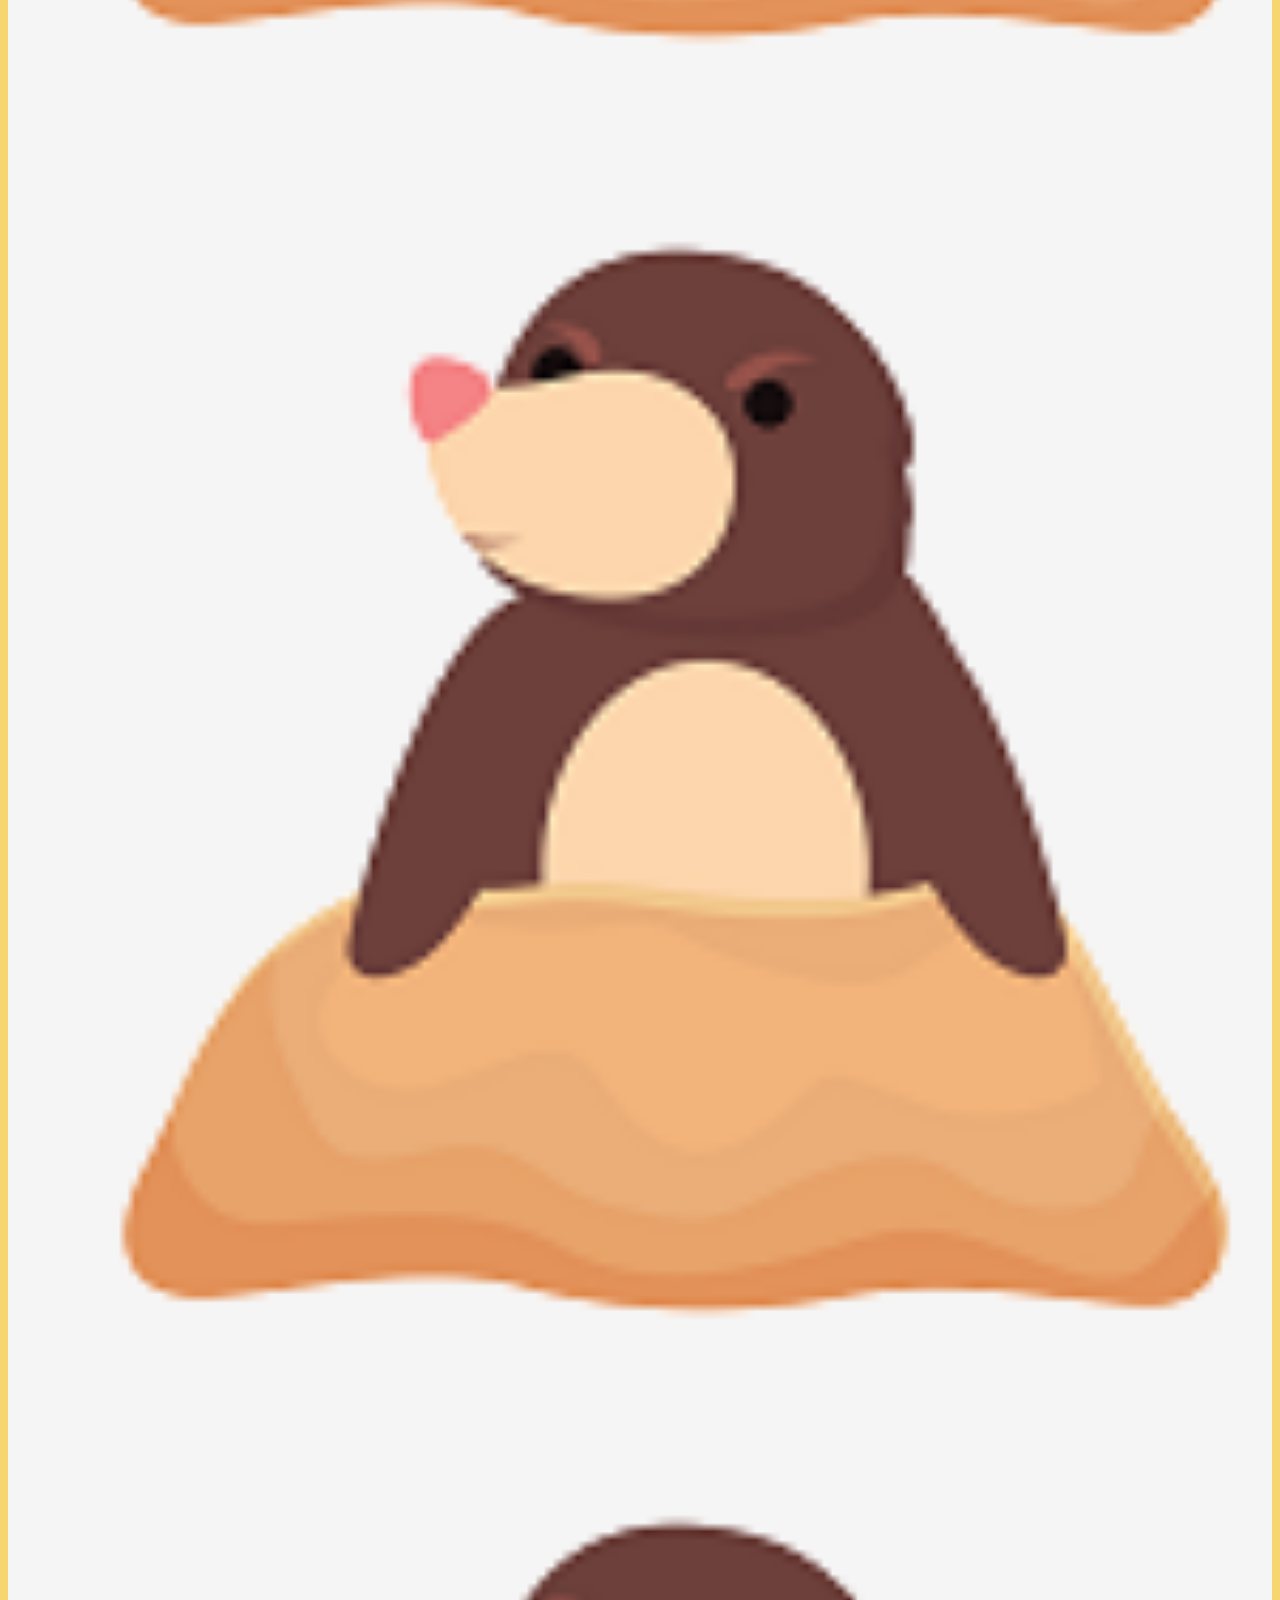
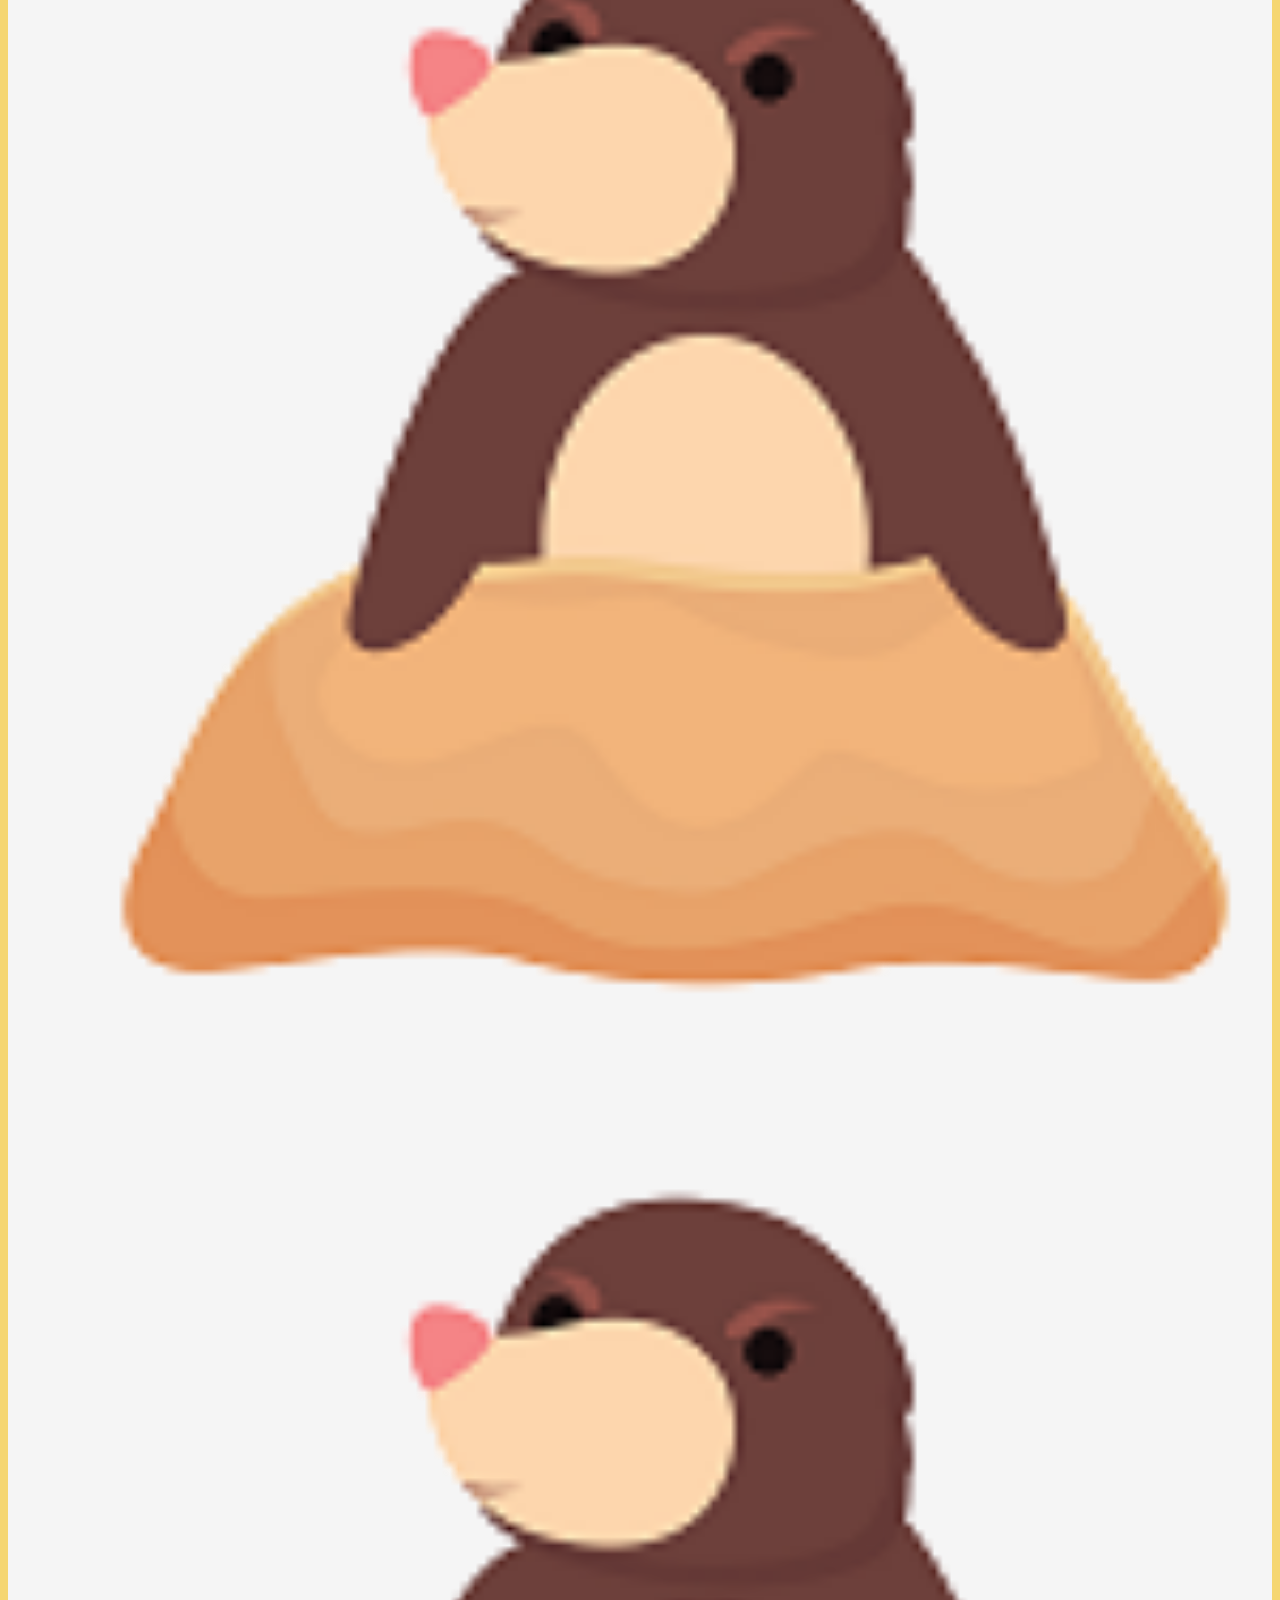
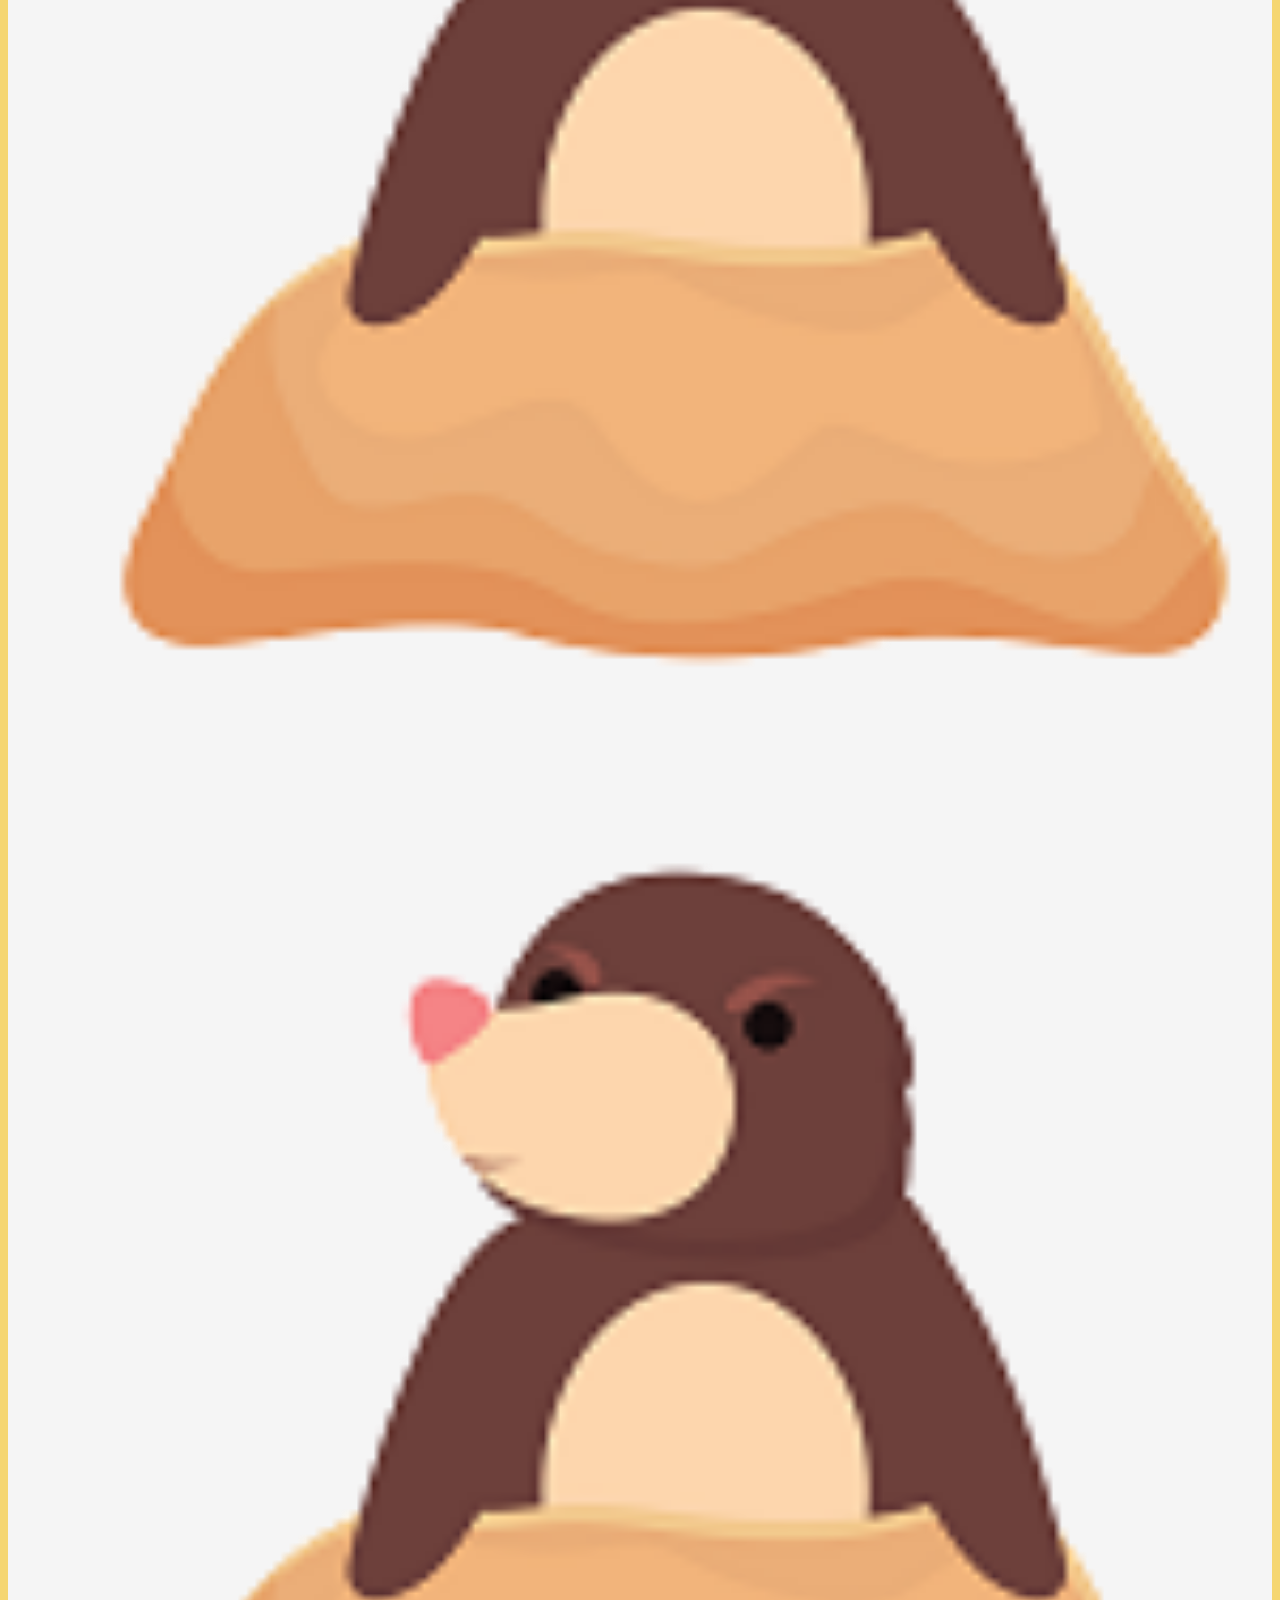
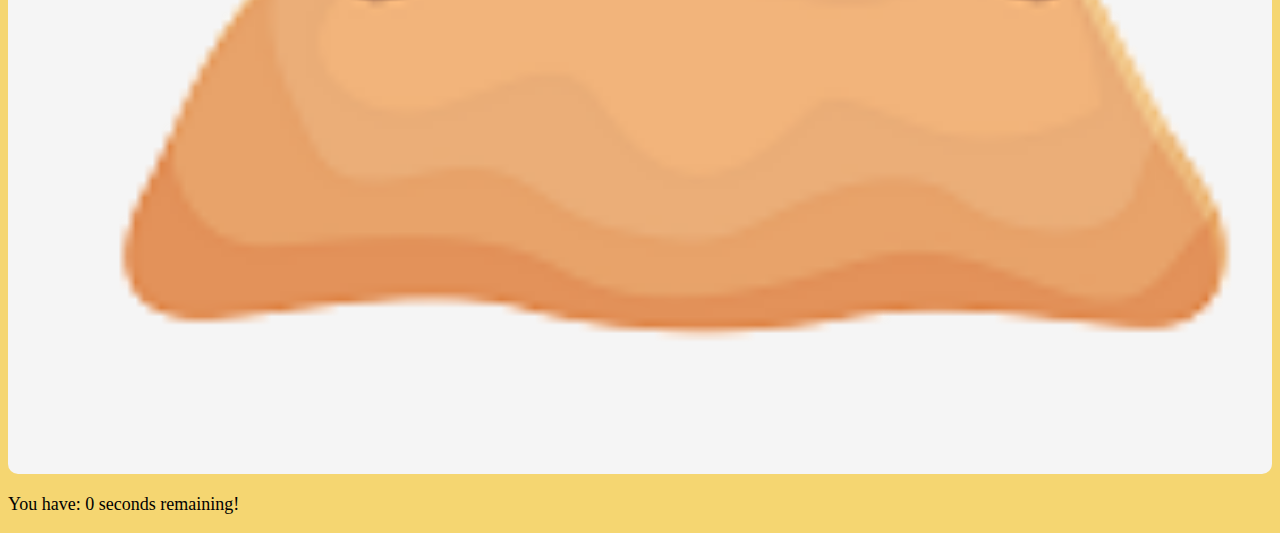
==== commit 46ef3656: "cursor and bg" ====
--- a/mole.html
+++ b/mole.html
@@ -9,7 +9,7 @@
   <link rel="stylesheet" href="css/styles.css">
   <link href="https://cdn.jsdelivr.net/npm/bootstrap@5.3.0-alpha3/dist/css/bootstrap.min.css" rel="stylesheet" integrity="sha384-KK94CHFLLe+nY2dmCWGMq91rCGa5gtU4mk92HdvYe+M/SXH301p5ILy+dN9+nJOZ" crossorigin="anonymous">
 </head>
-<body>
+<body class="background">
   <header>
     <div class="container">
       <div class="row justify-content-center">
--- a/css/styles.css
+++ b/css/styles.css
@@ -7,6 +7,18 @@
     text-align: center;
   }
 
+#gameboard.hover {
+  cursor: url("/images/cursor.png") 50 50, auto;
+}
+
+#gameboard.hitting {
+  cursor: url("/images/cursorhit.png") 50 50, auto;
+}
+
+body.background {
+  background-color: #f5d671;
+}  
+
   /* Mole buttons */
     .mole {
       display: block; 
@@ -14,13 +26,12 @@
       height: auto;
       border-radius: 5px;
       padding: 10px 20px;
-      cursor: pointer;
       transition: background-color 0.3s;
       margin: 30px 15px;
     }
   
   .mole:hover {
-    background-color: #ca9a15;
+    background-color: #f5d671;
   }
   
   /* Score display */
@@ -30,6 +41,16 @@
   }
   
   #display {
+    font-size: 36px;
+    font-weight: bold;
+  }
+
+  #hiScoreWordDisplay {
+    font-size: 24px;
+    font-weight: bold;
+  }
+  
+  #hiScoreDisplay {
     font-size: 36px;
     font-weight: bold;
   }
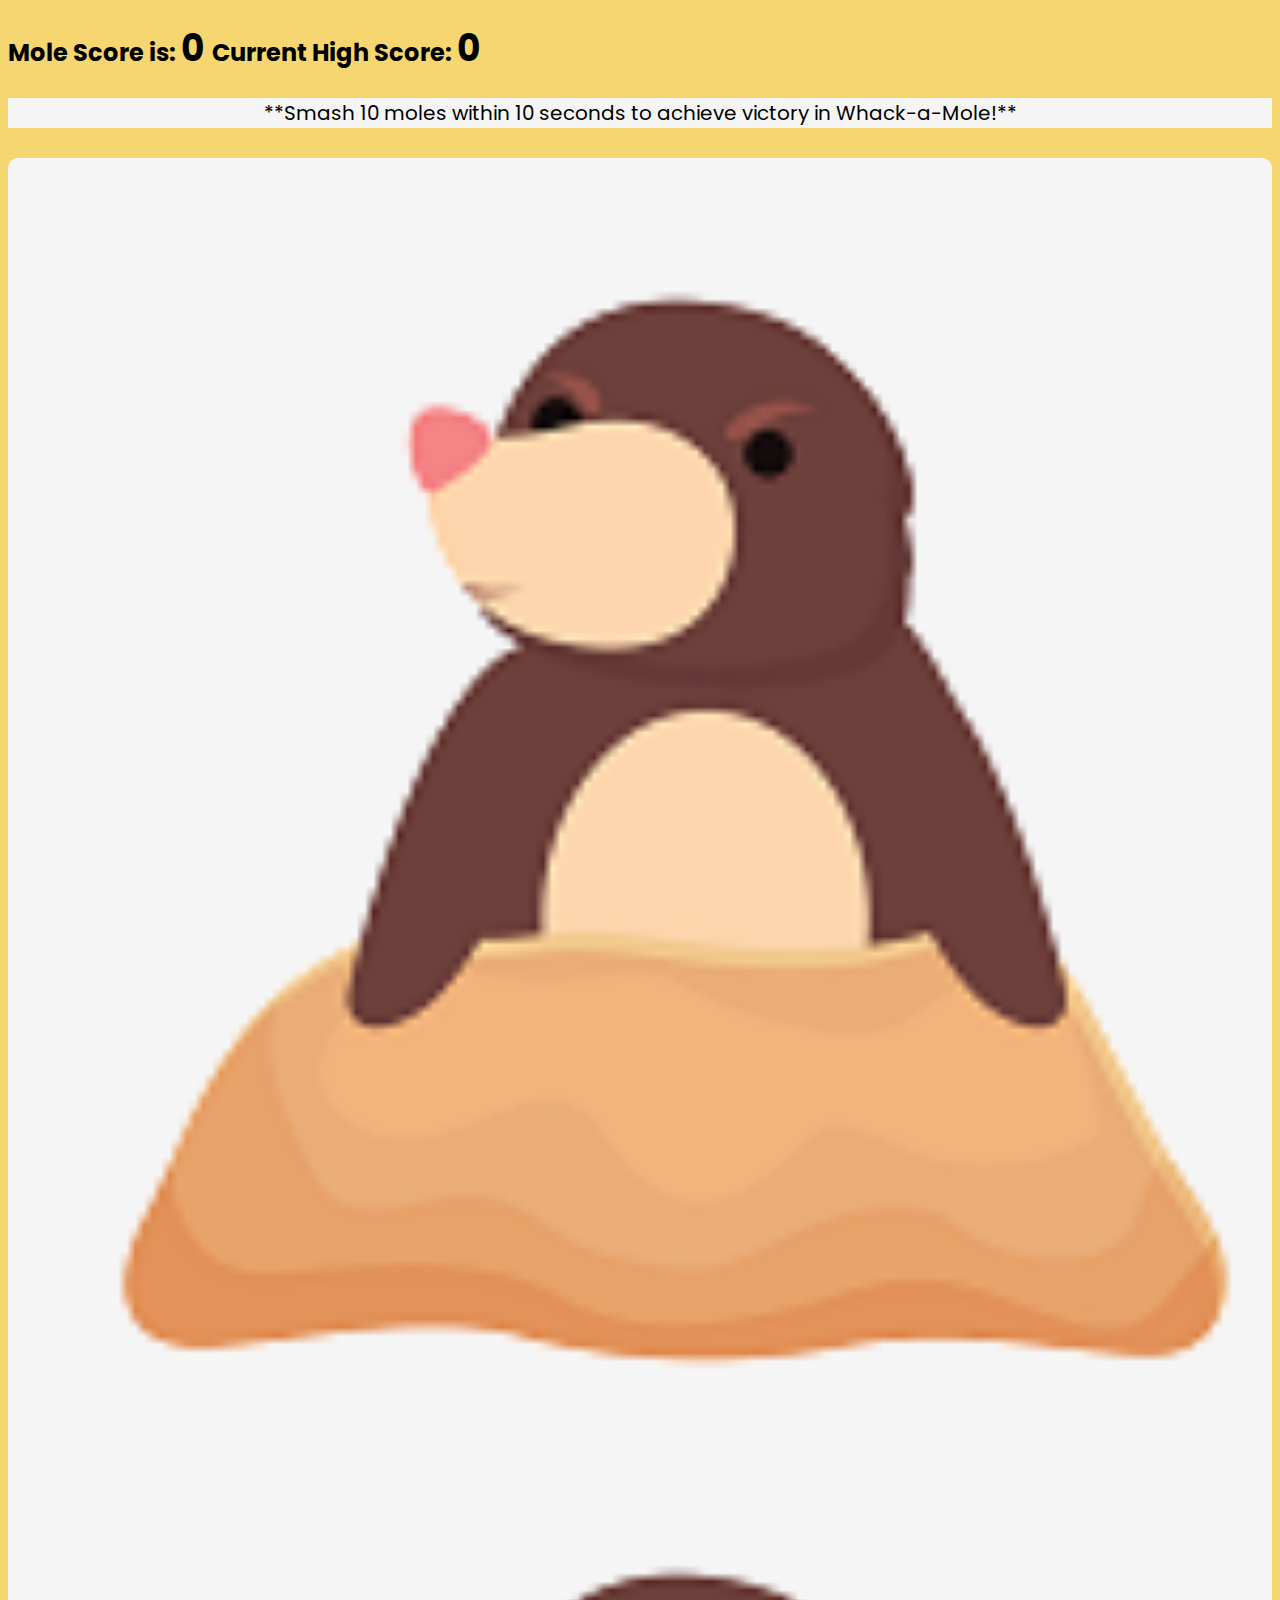
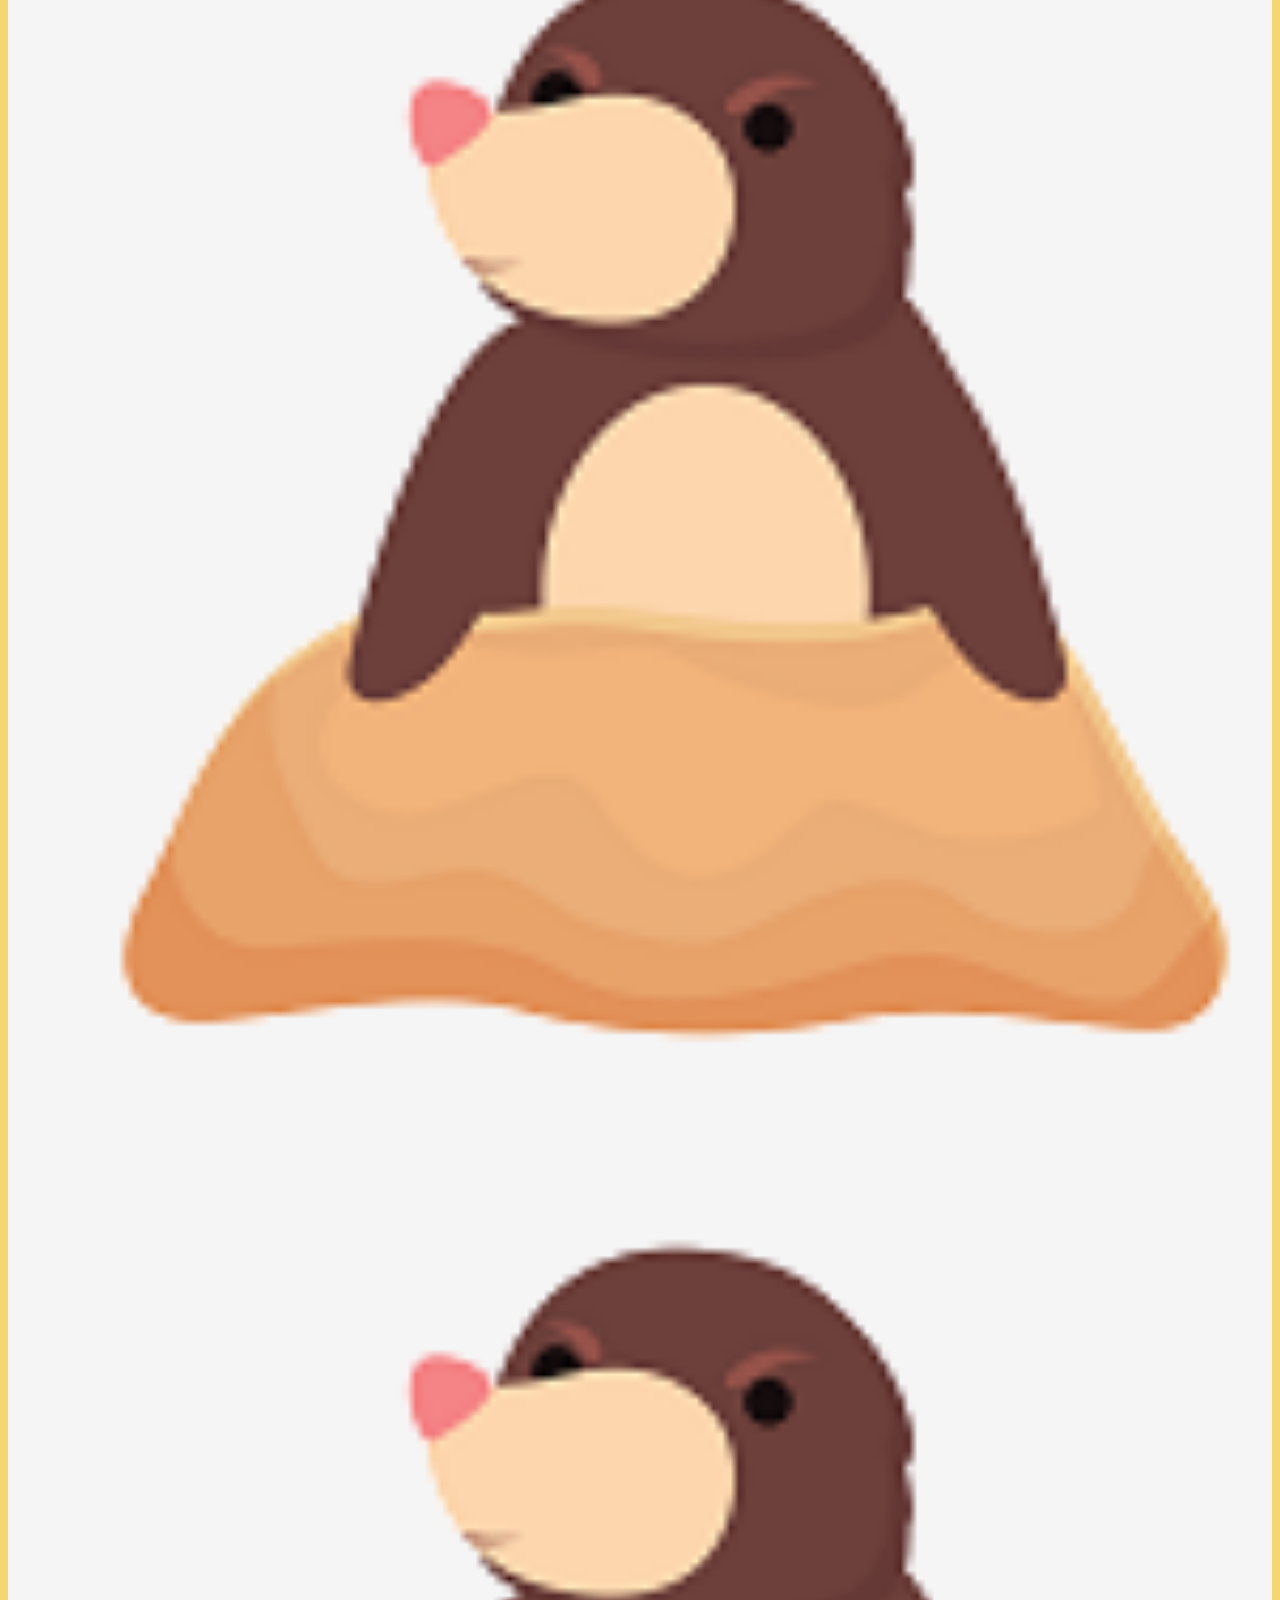
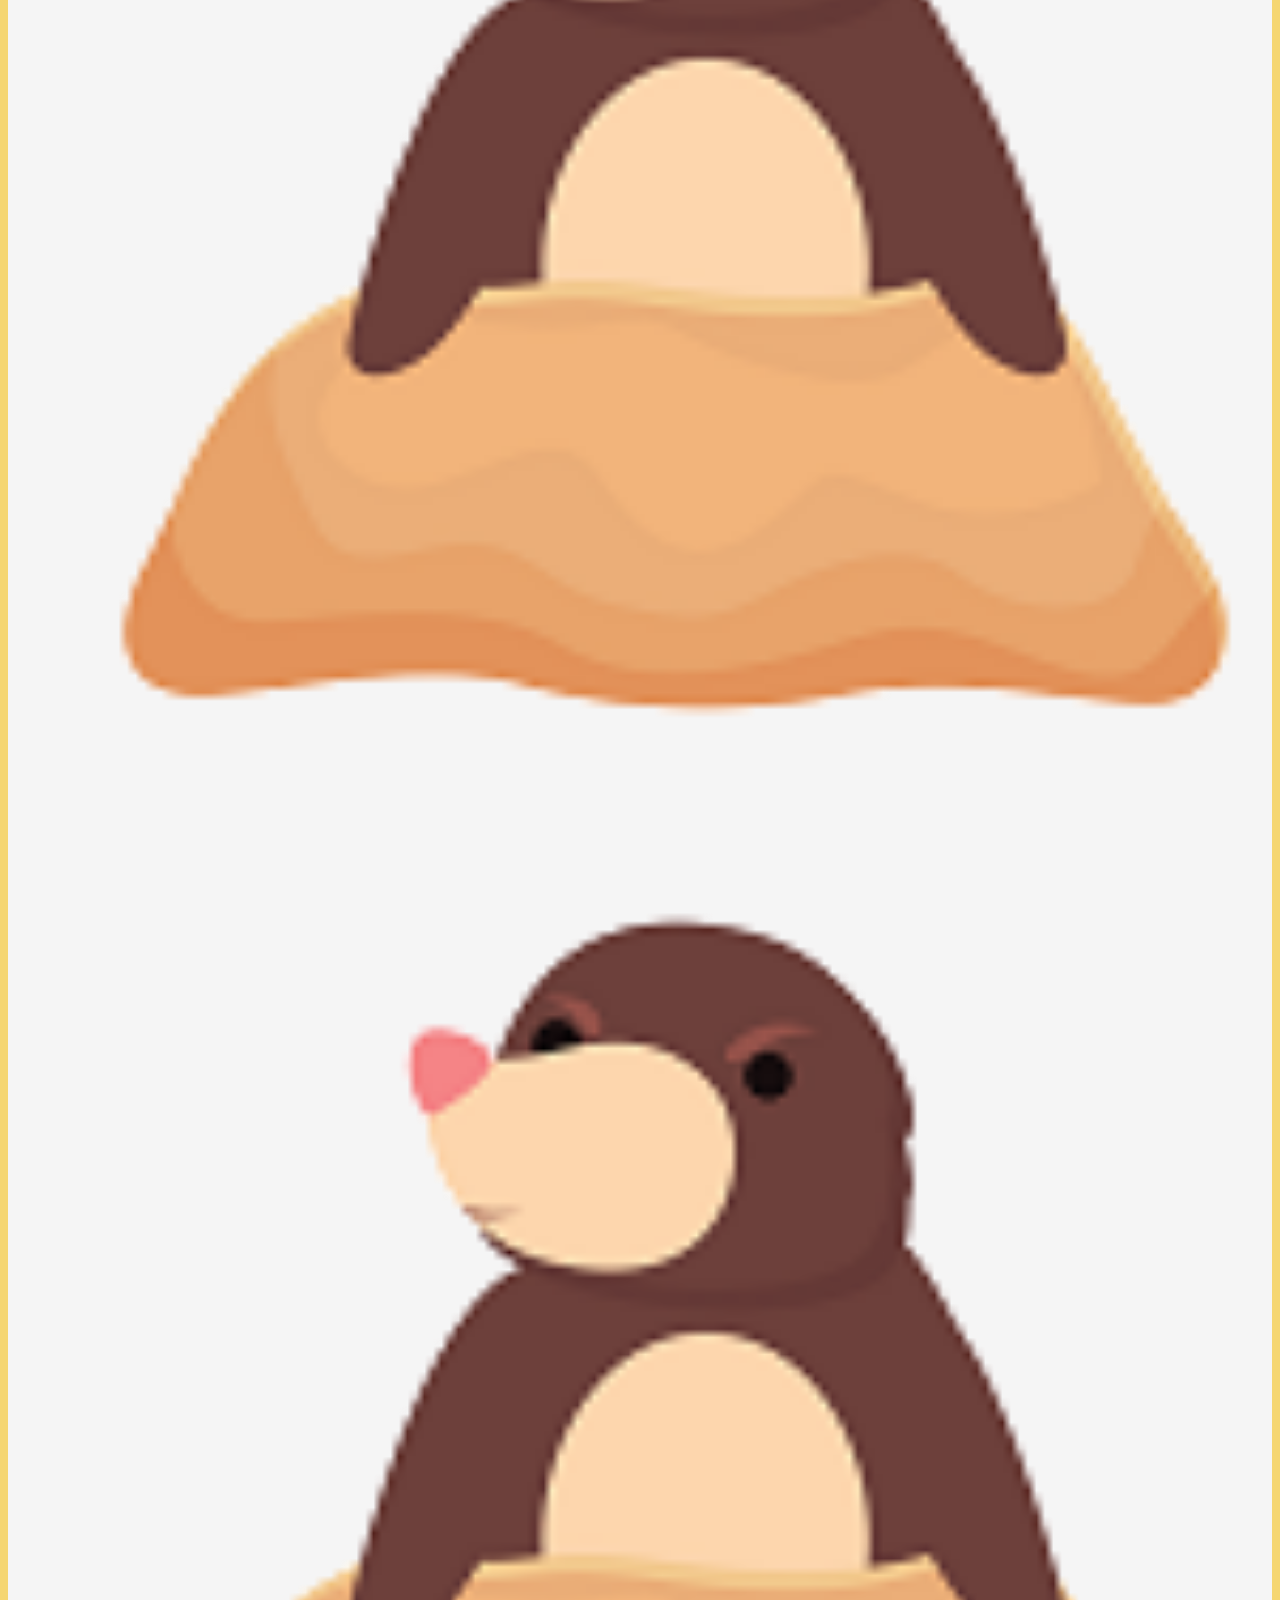
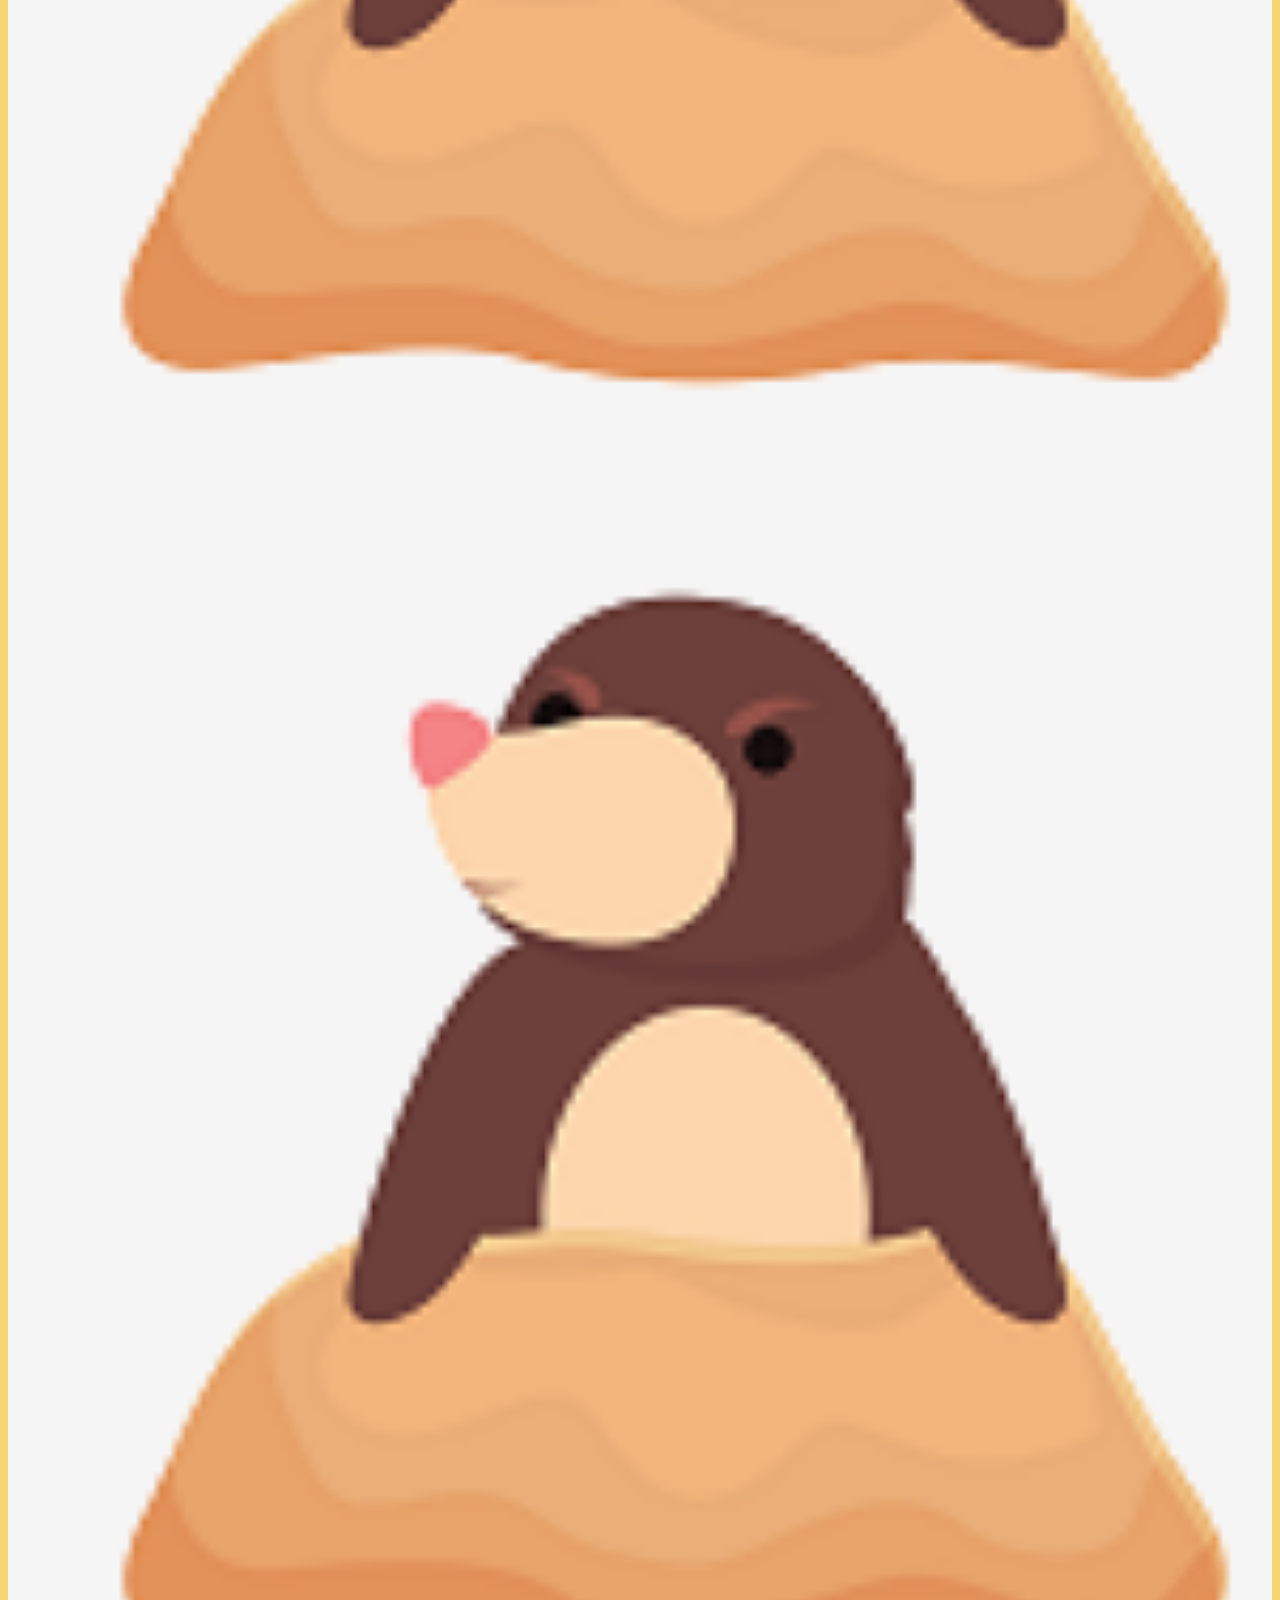
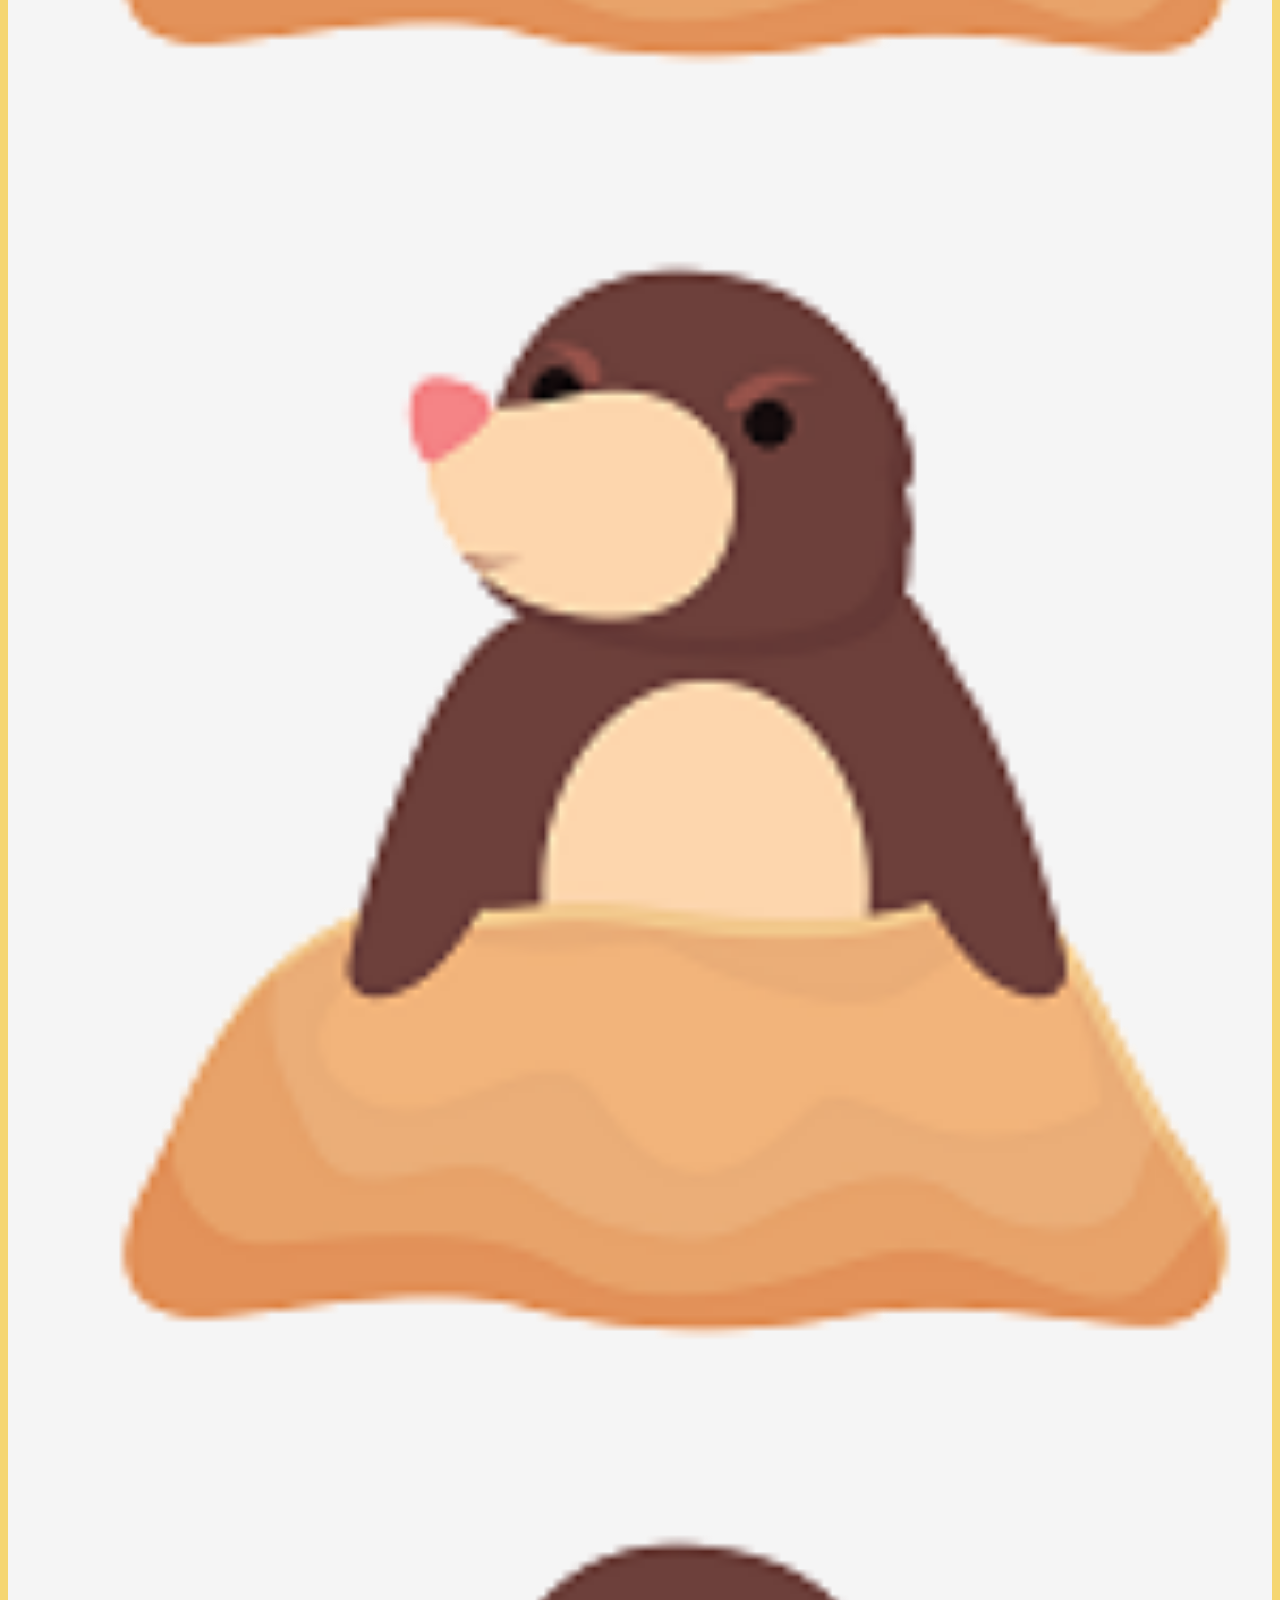
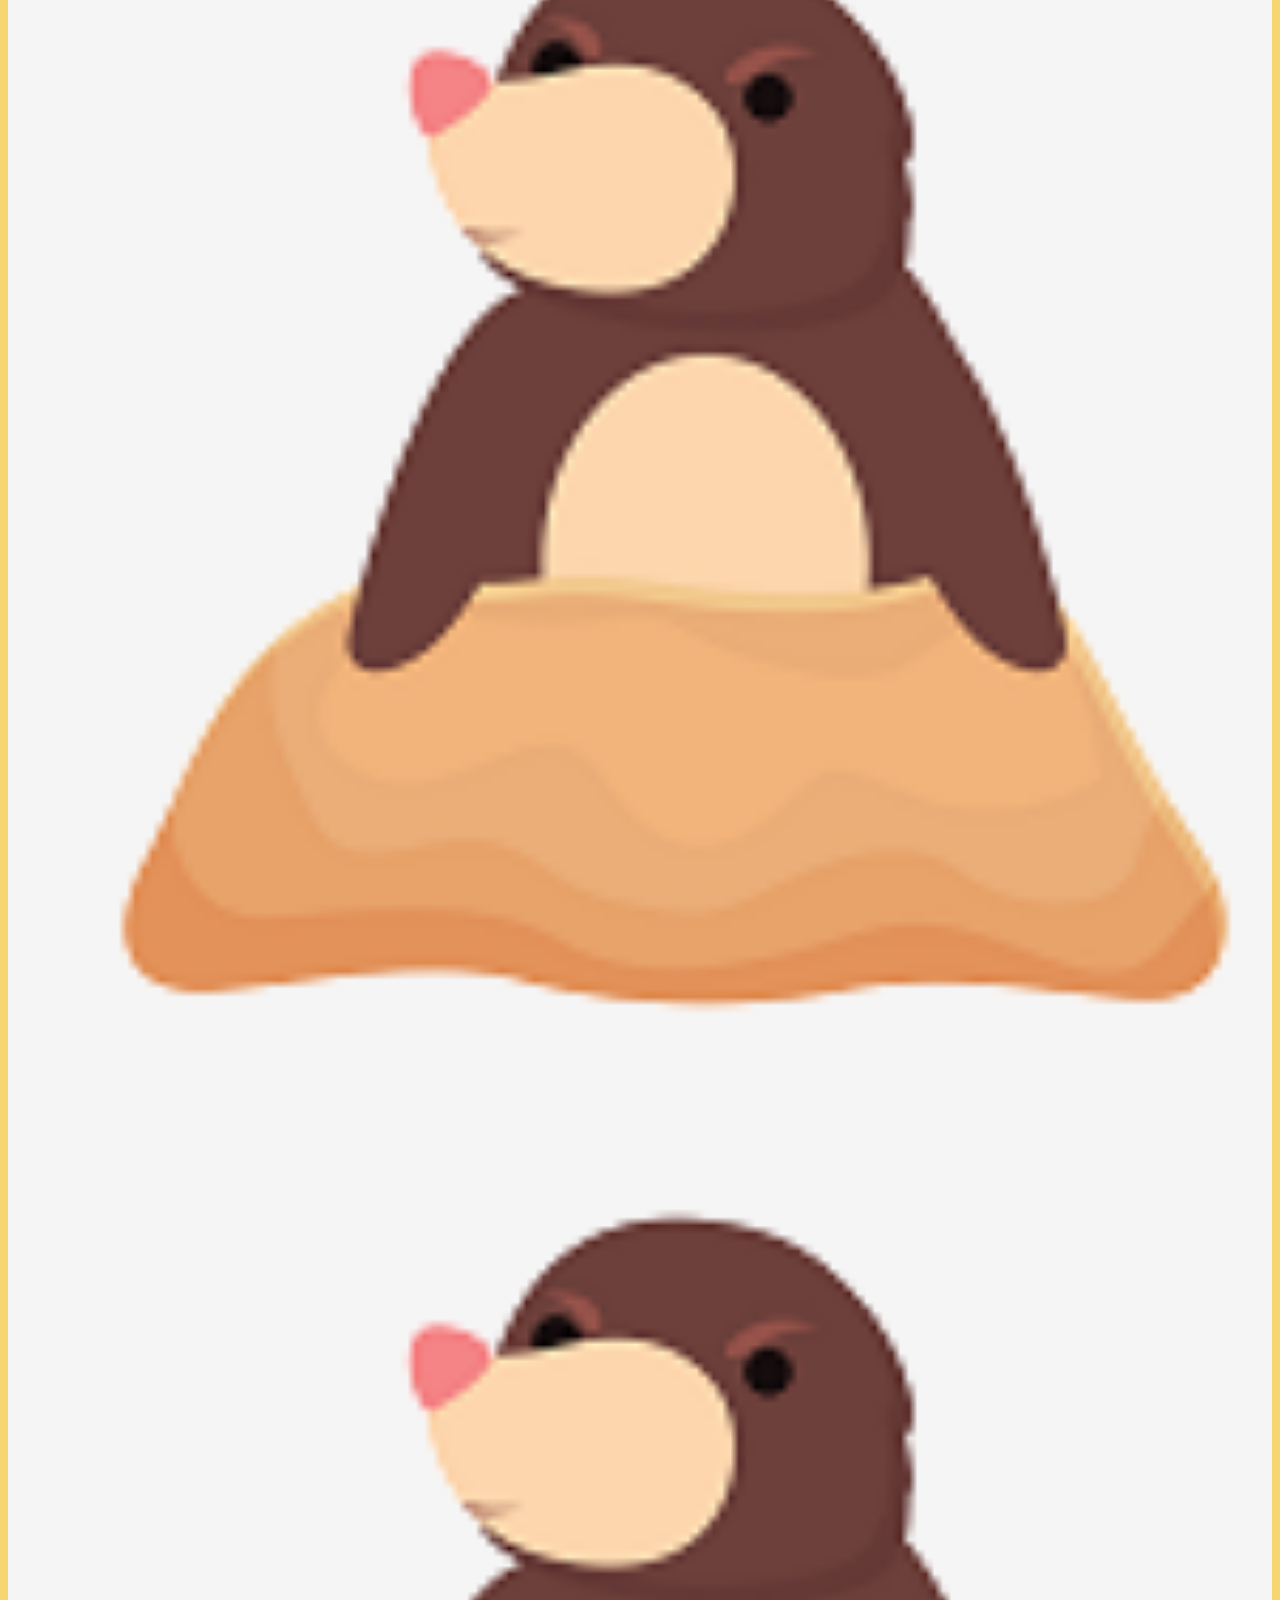
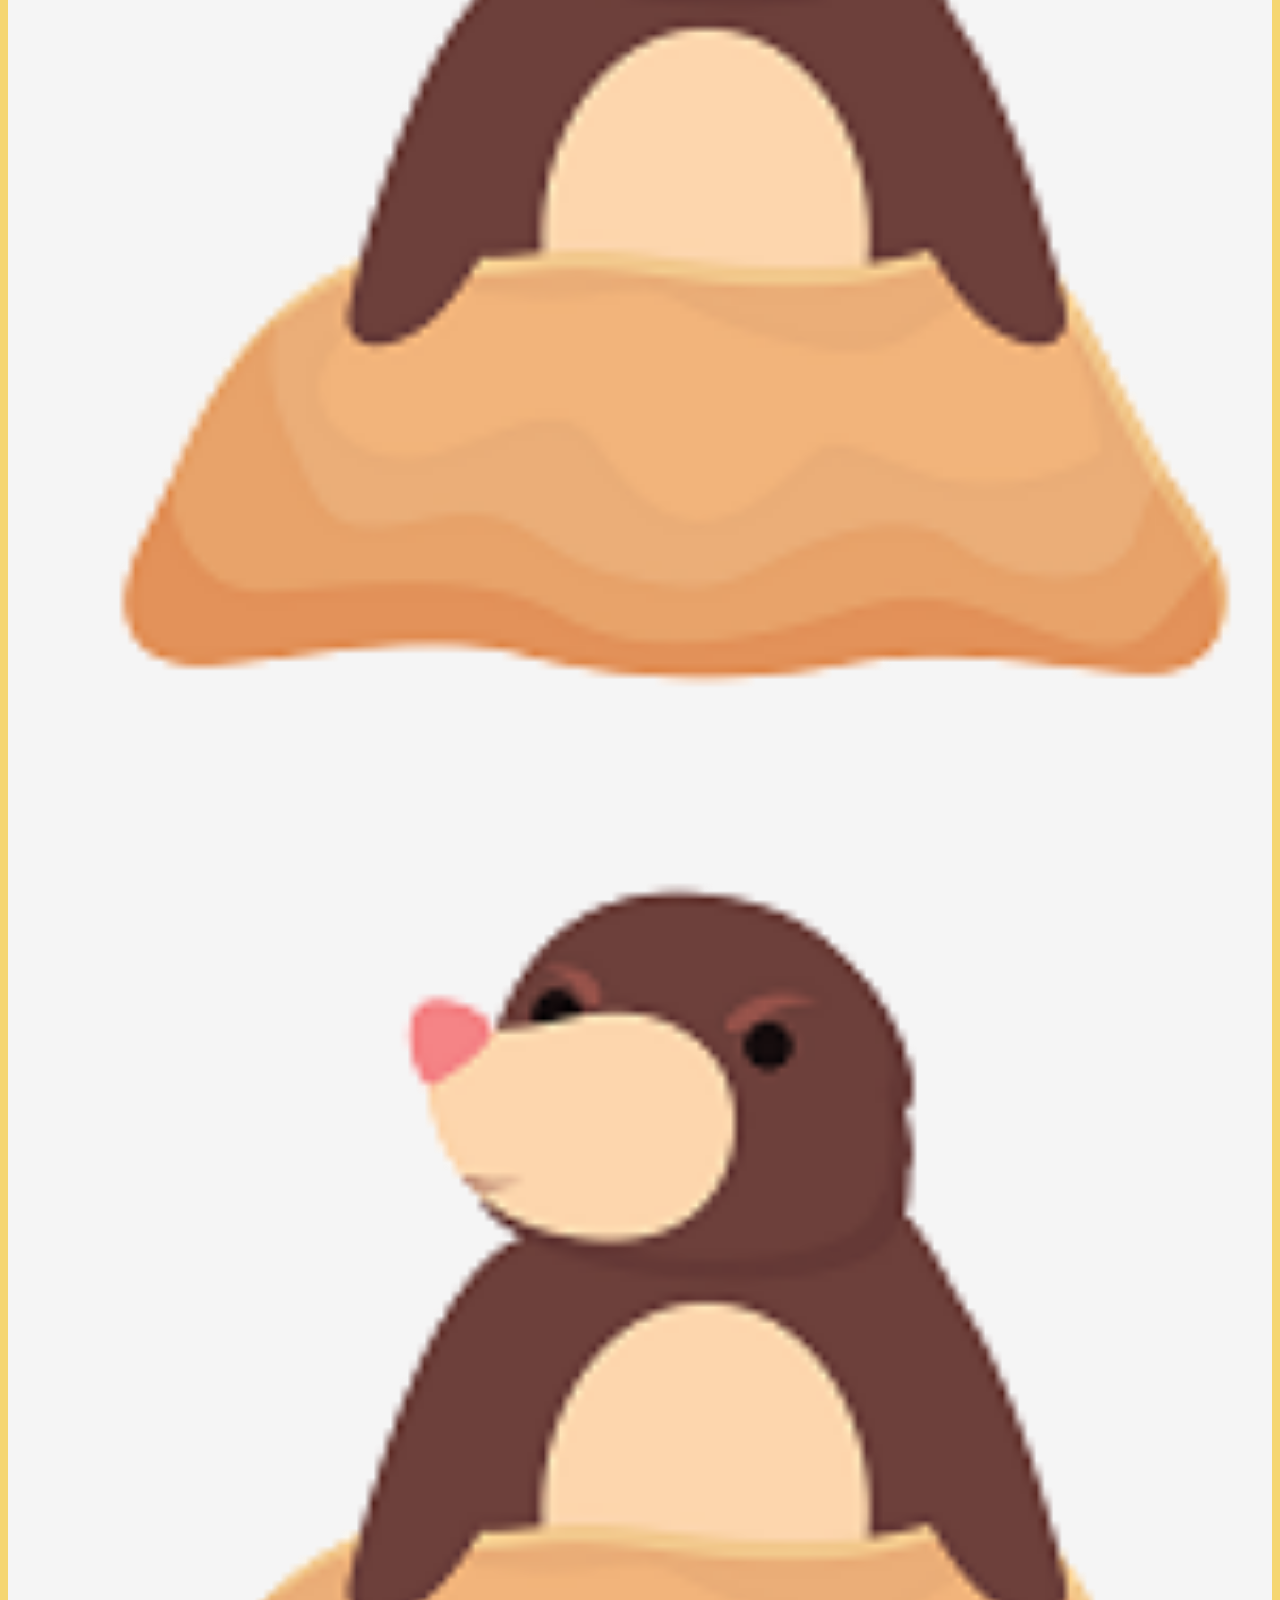
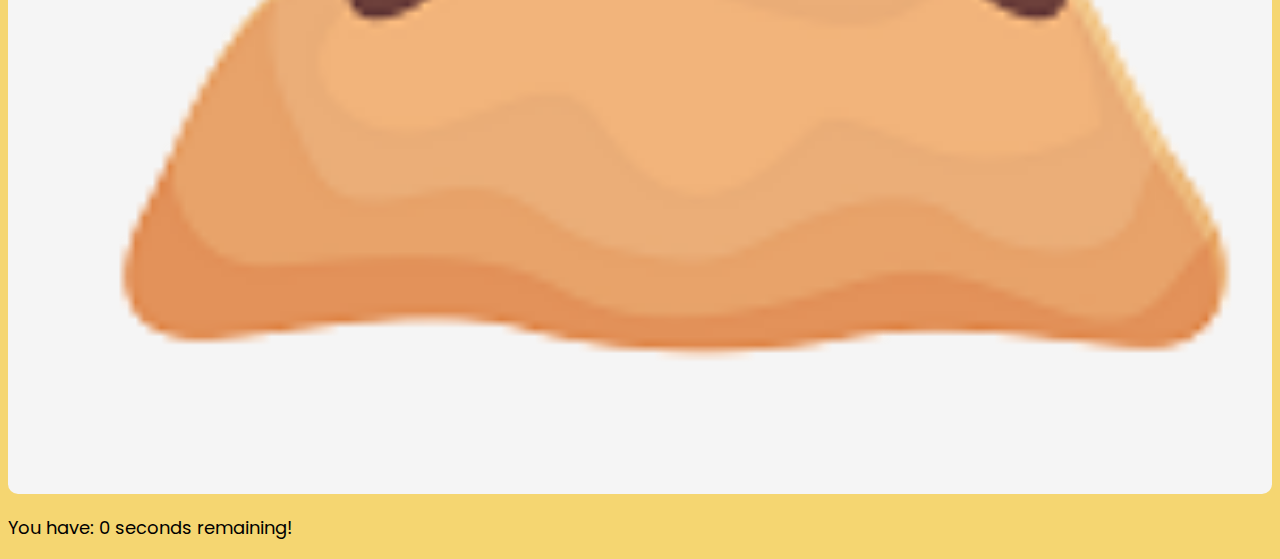
==== commit 15602e84: "font / comments" ====
--- a/mole.html
+++ b/mole.html
@@ -7,6 +7,9 @@
   <meta name="description" content="" >
   <link rel="icon" href="favicon.png">
   <link rel="stylesheet" href="css/styles.css">
+  <link rel="preconnect" href="https://fonts.googleapis.com">
+  <link rel="preconnect" href="https://fonts.gstatic.com" crossorigin>
+  <link href="https://fonts.googleapis.com/css2?family=Poppins&display=swap" rel="stylesheet"> 
   <link href="https://cdn.jsdelivr.net/npm/bootstrap@5.3.0-alpha3/dist/css/bootstrap.min.css" rel="stylesheet" integrity="sha384-KK94CHFLLe+nY2dmCWGMq91rCGa5gtU4mk92HdvYe+M/SXH301p5ILy+dN9+nJOZ" crossorigin="anonymous">
 </head>
 <body class="background">
--- a/css/styles.css
+++ b/css/styles.css
@@ -1,4 +1,8 @@
 /* Gameboard container */
+
+*{
+  font-family: 'Poppins', sans-serif;
+}
 #gameboard {
     background-color: #f5f5f5;
     border-radius: 10px;
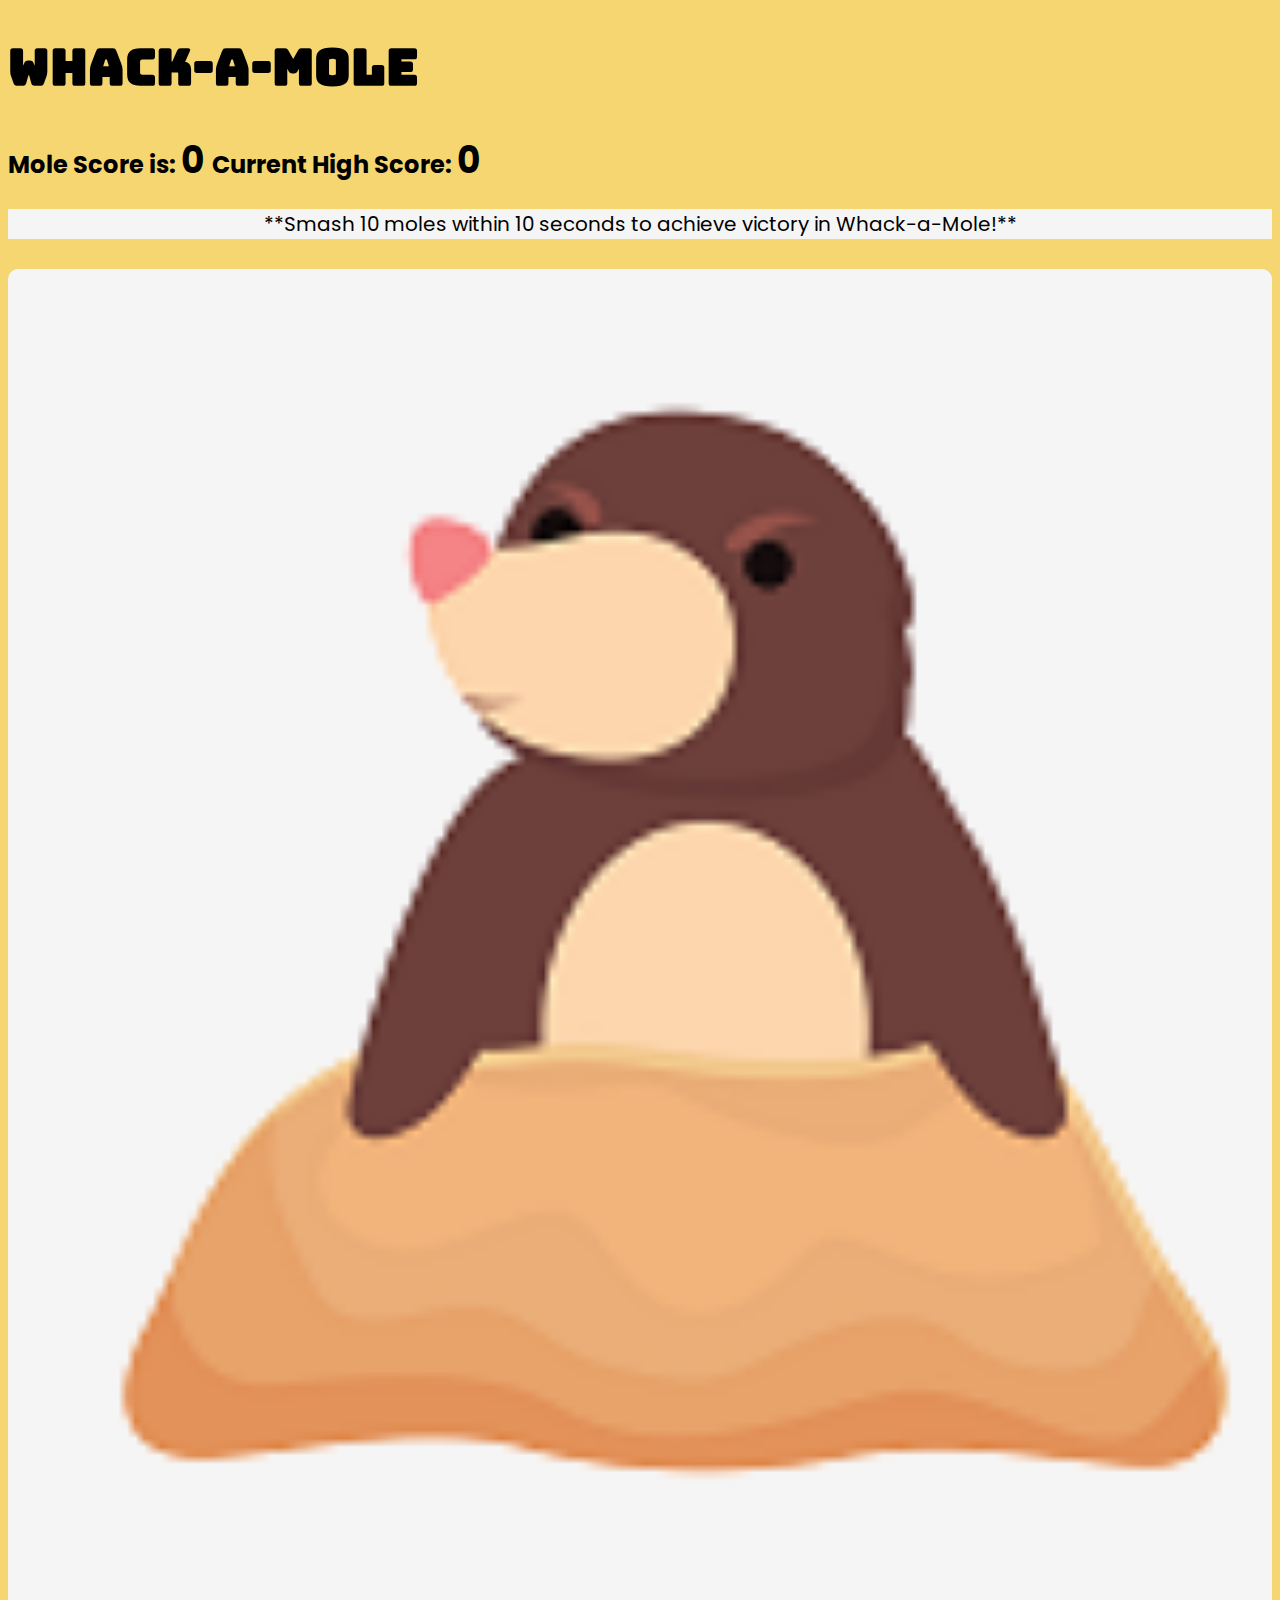
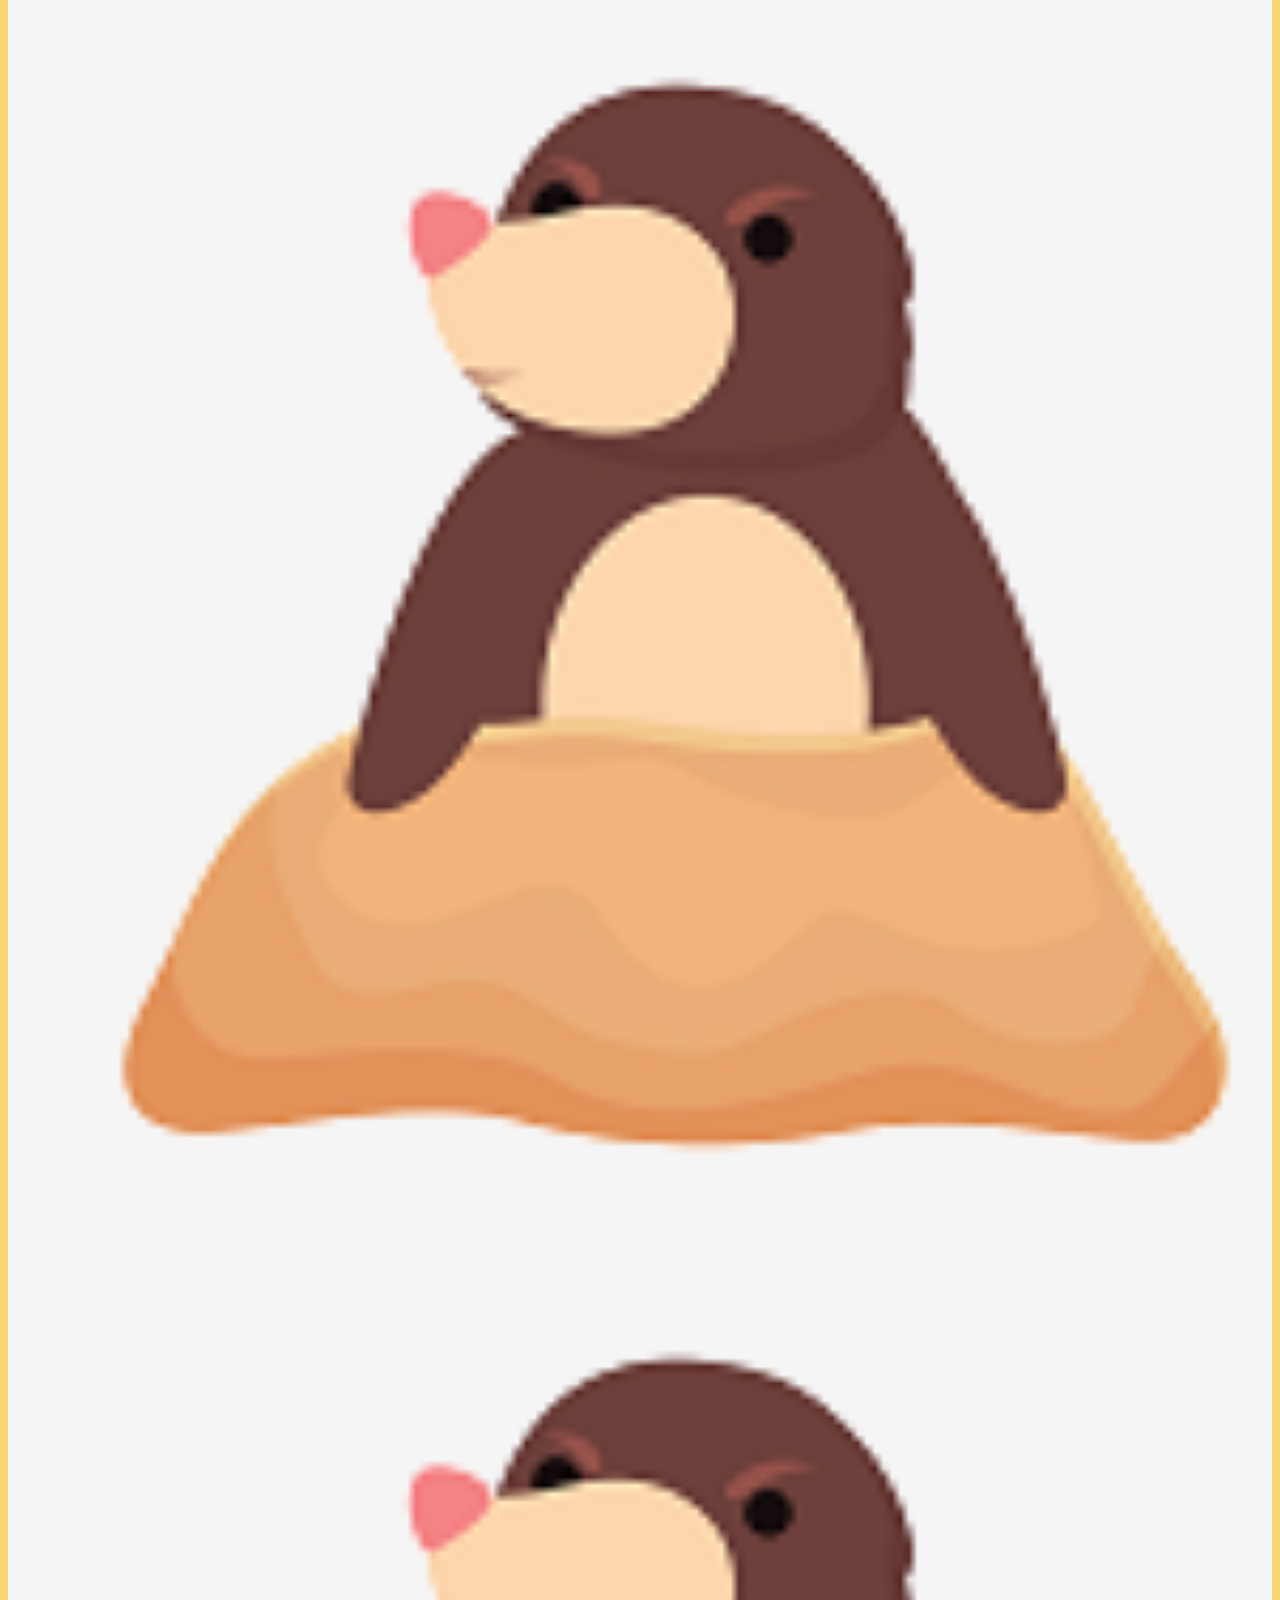
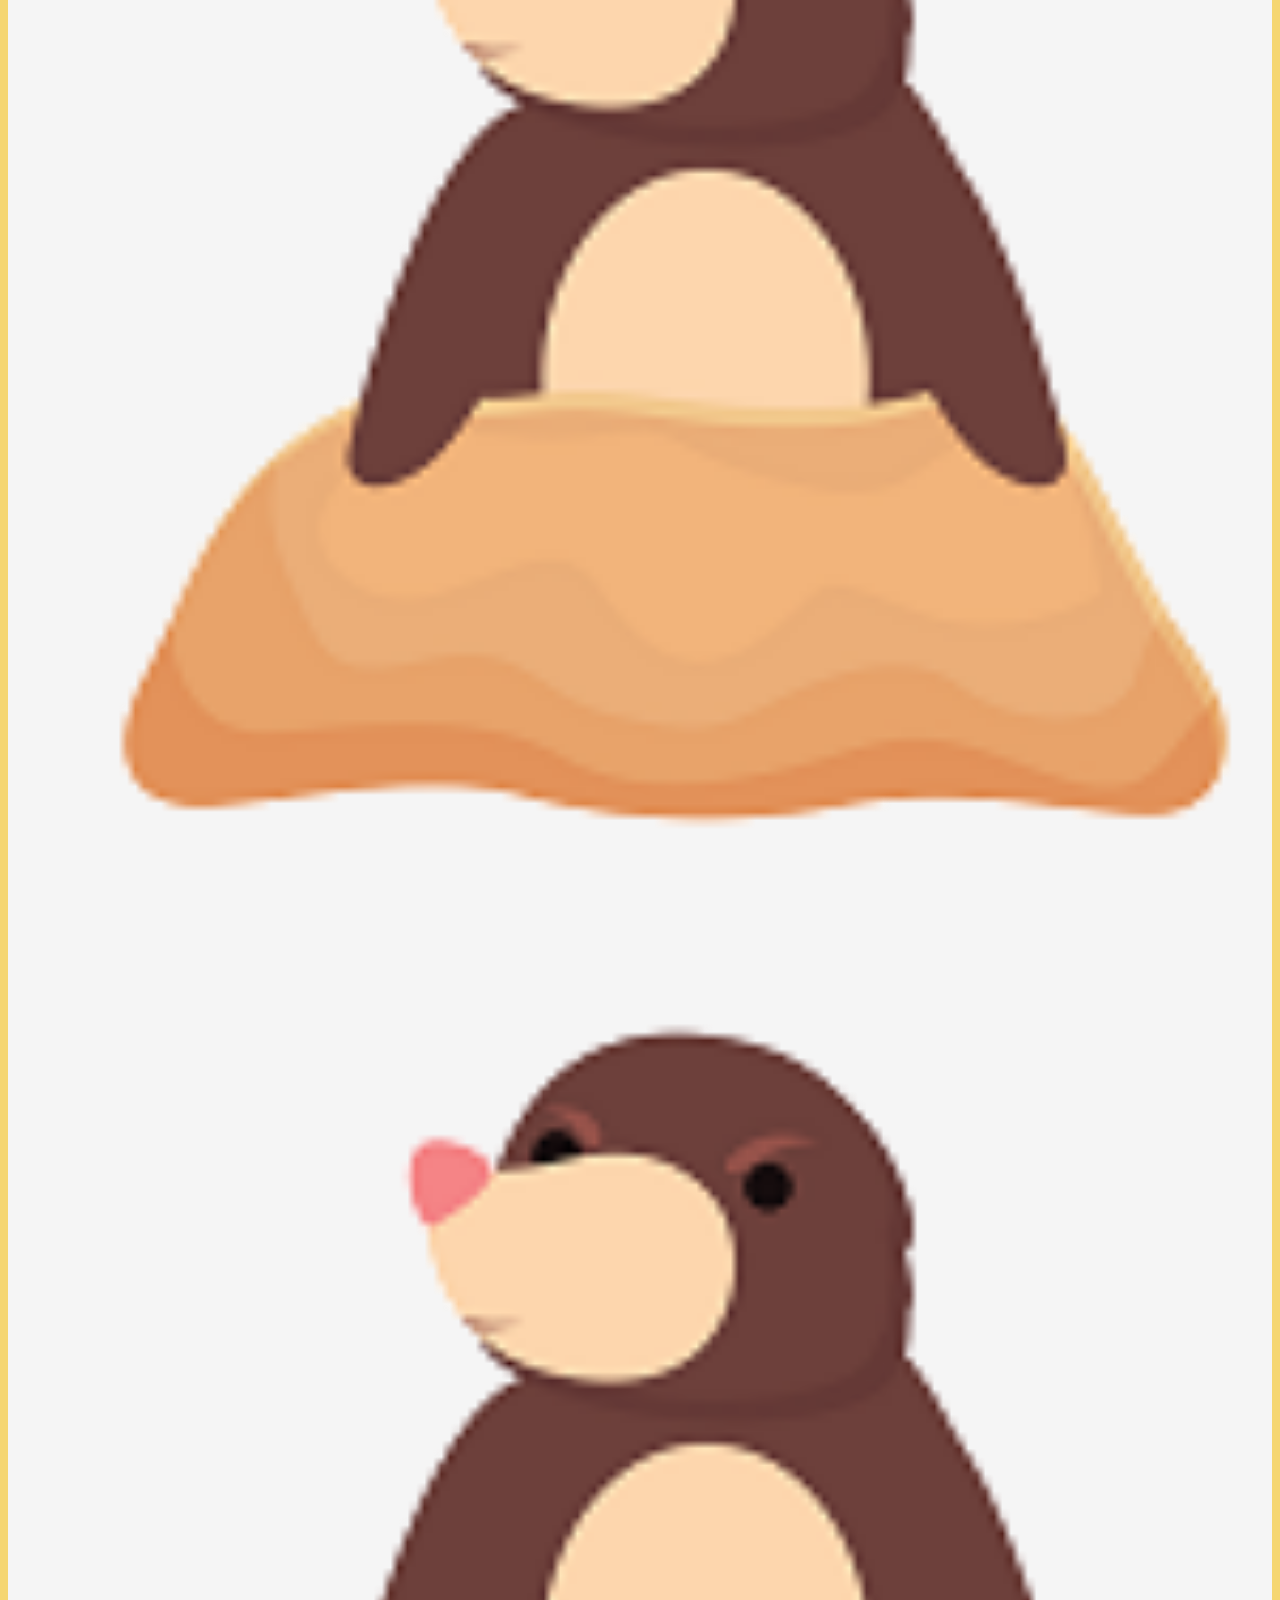
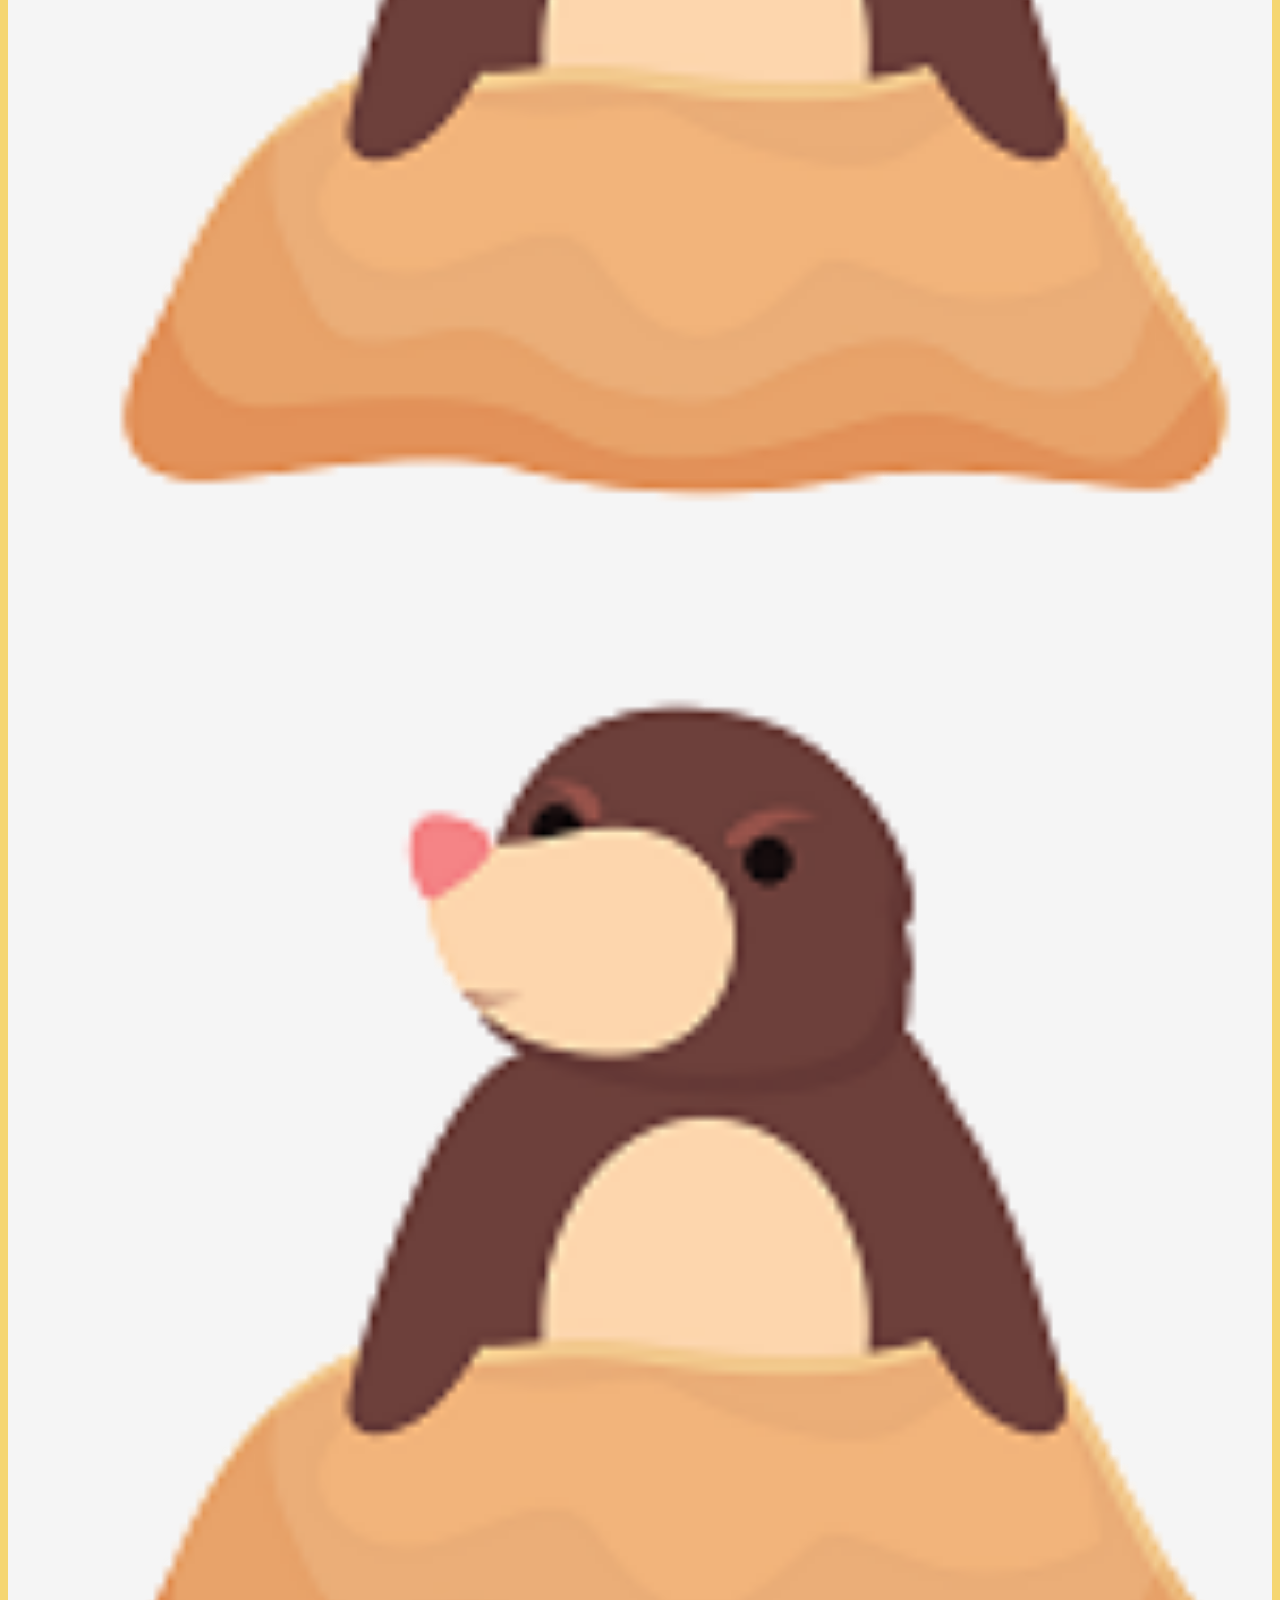
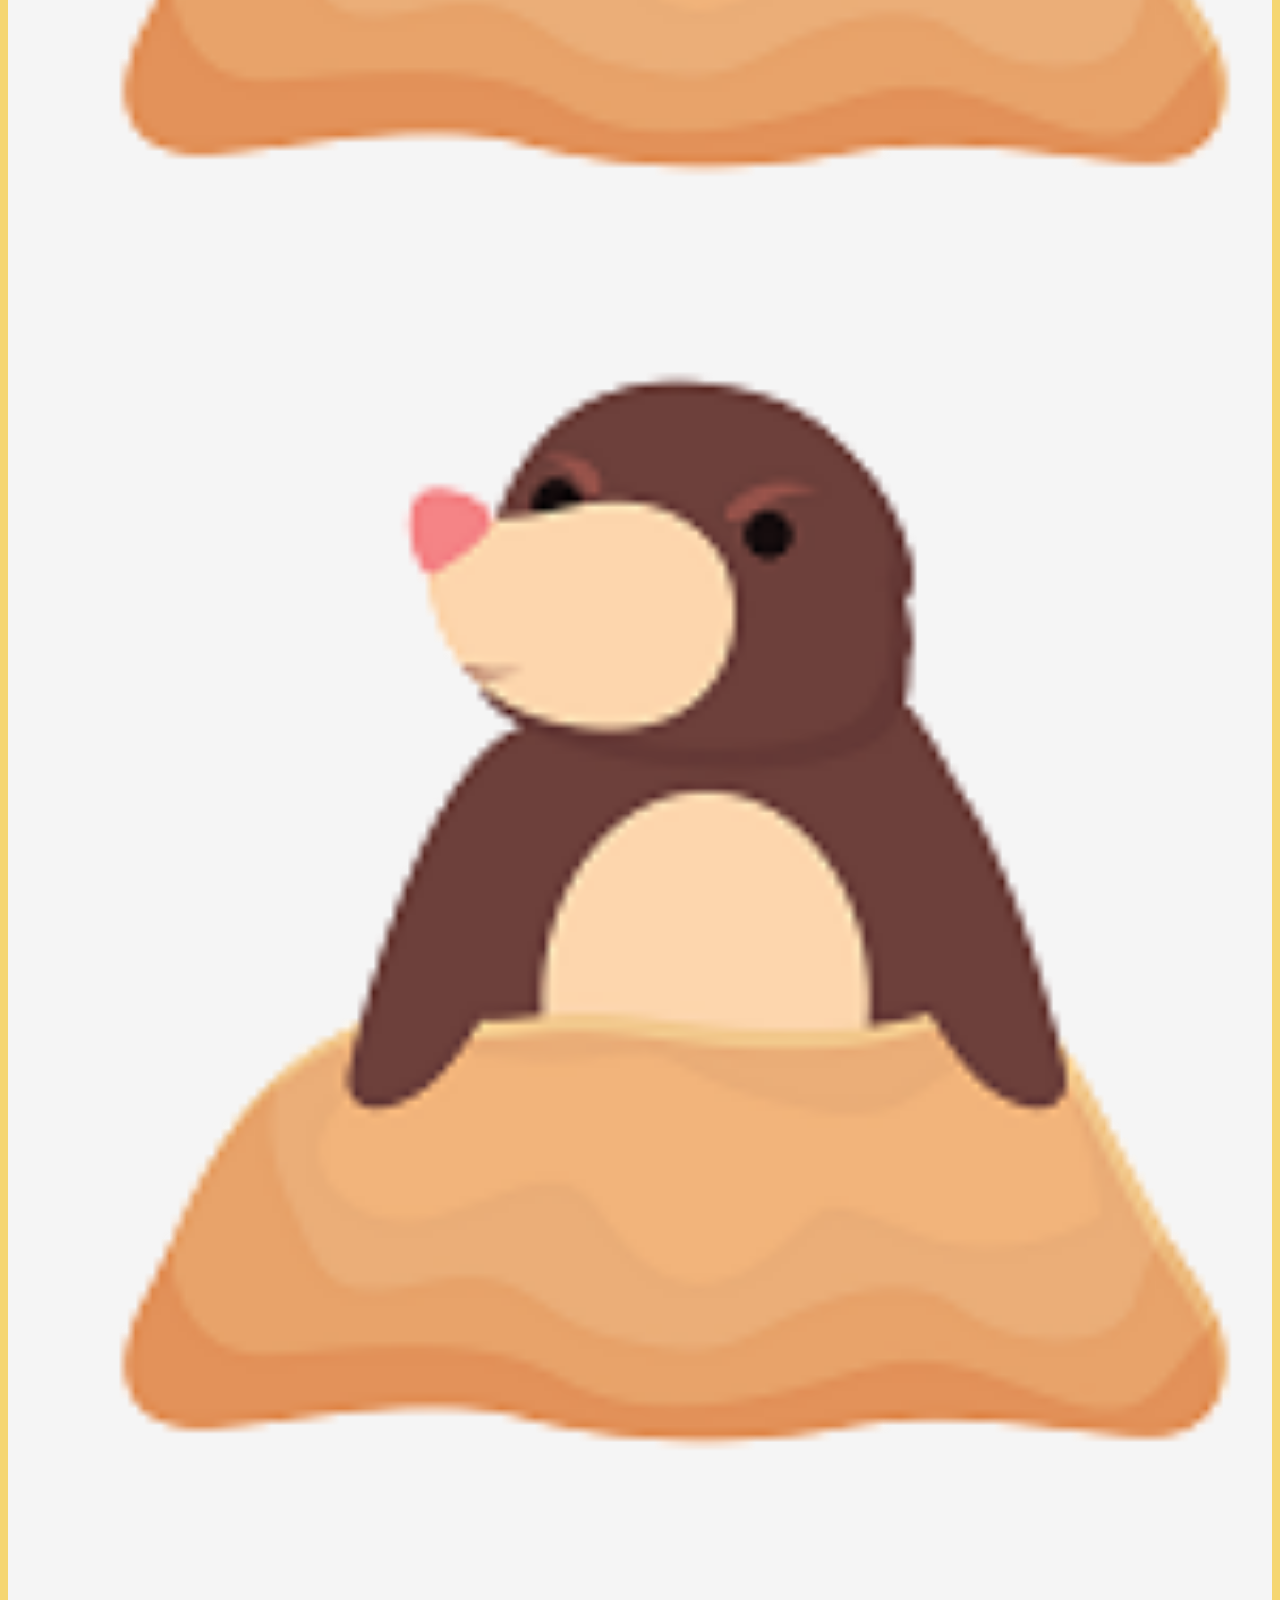
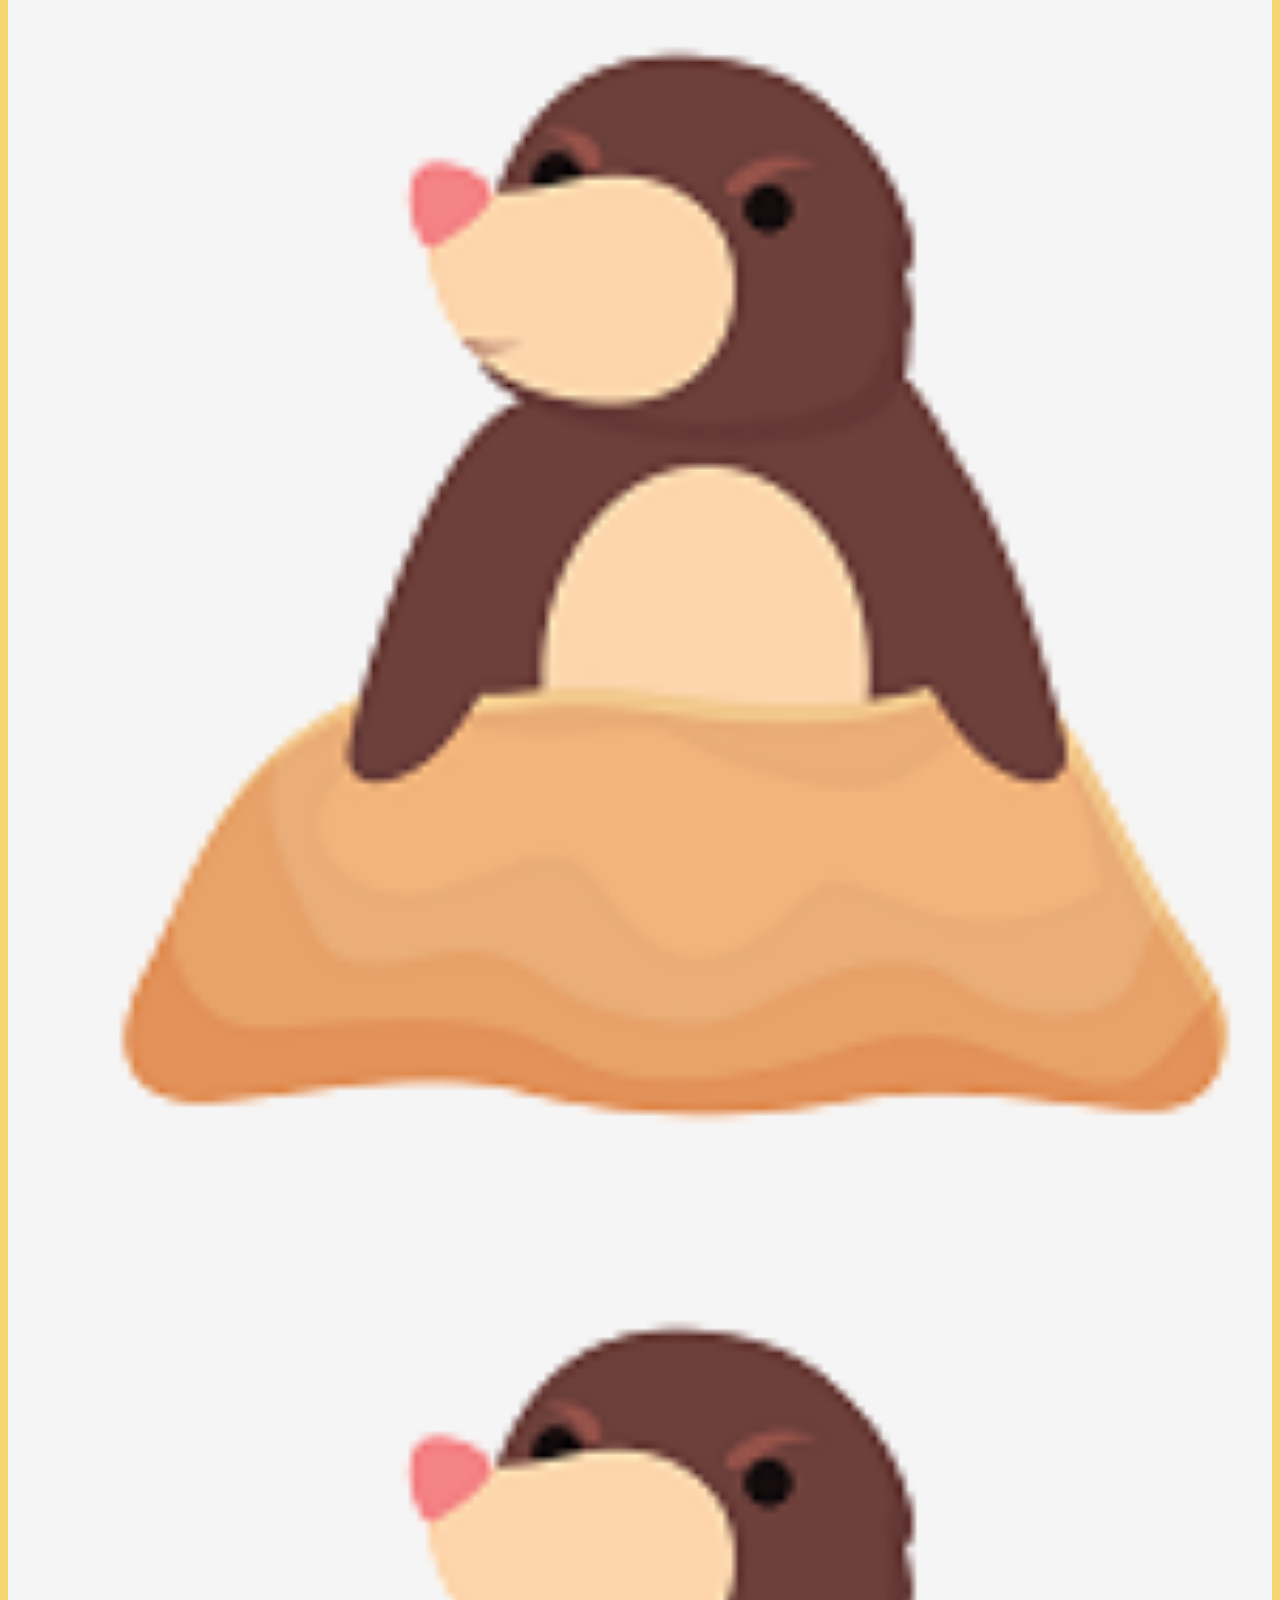
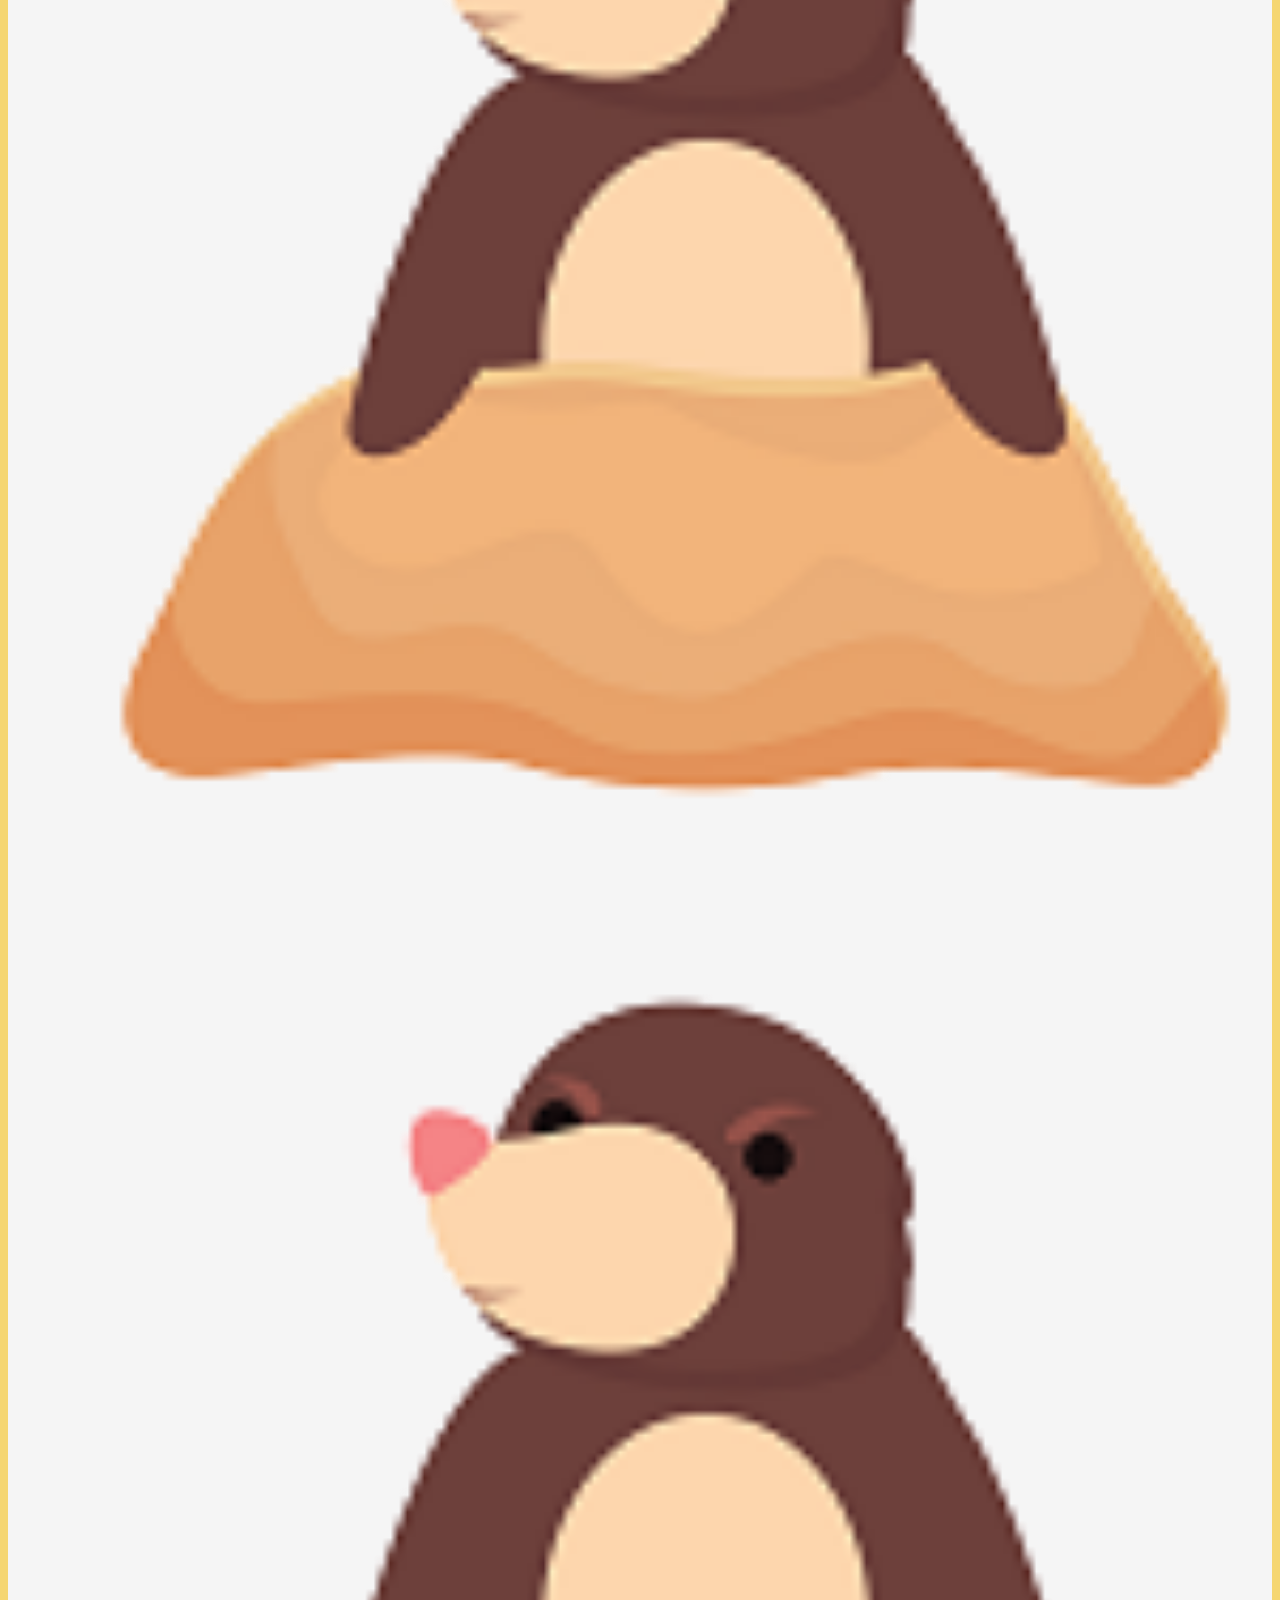
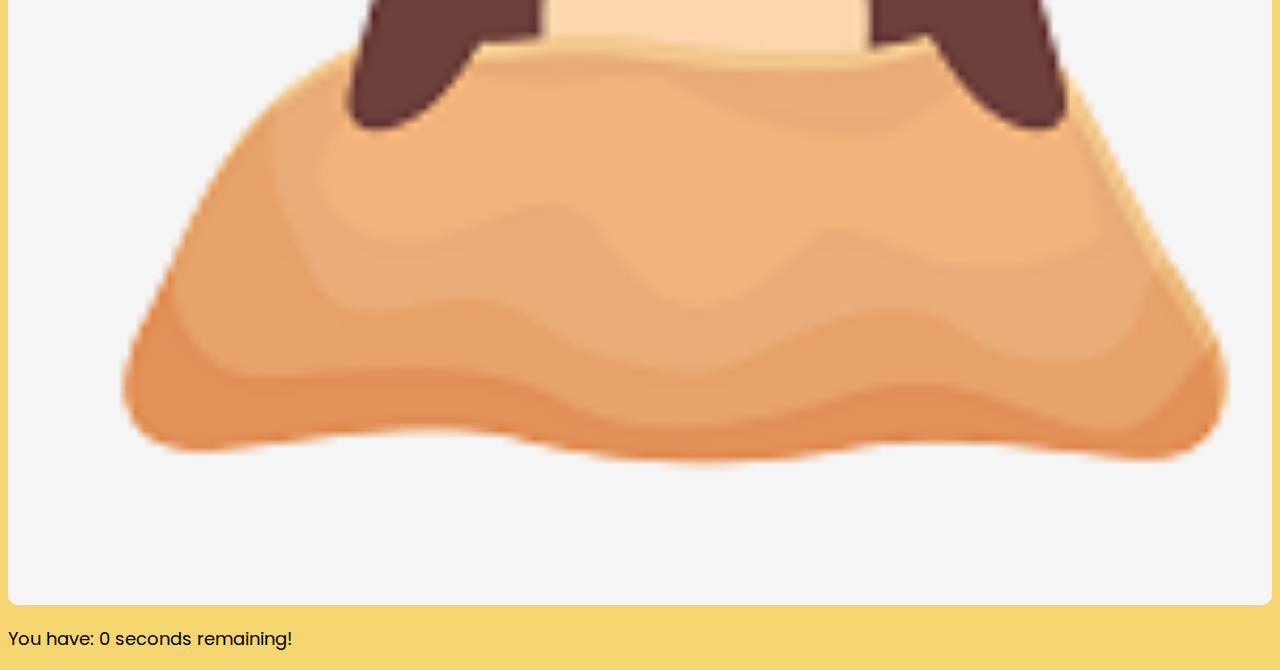
==== commit 8e5d85de: "title above game" ====
--- a/mole.html
+++ b/mole.html
@@ -9,11 +9,19 @@
   <link rel="stylesheet" href="css/styles.css">
   <link rel="preconnect" href="https://fonts.googleapis.com">
   <link rel="preconnect" href="https://fonts.gstatic.com" crossorigin>
+  <link href="https://fonts.googleapis.com/css2?family=Bungee&display=swap" rel="stylesheet">
   <link href="https://fonts.googleapis.com/css2?family=Poppins&display=swap" rel="stylesheet"> 
   <link href="https://cdn.jsdelivr.net/npm/bootstrap@5.3.0-alpha3/dist/css/bootstrap.min.css" rel="stylesheet" integrity="sha384-KK94CHFLLe+nY2dmCWGMq91rCGa5gtU4mk92HdvYe+M/SXH301p5ILy+dN9+nJOZ" crossorigin="anonymous">
 </head>
 <body class="background">
   <header>
+    <div class="container">
+      <div class="row justify-content-center">
+        <div class="col-12 text-center">
+          <h1 class="mt-5" id = "titleTop">Whack-A-Mole</h1>
+        </div>
+      </div>
+    </div>
     <div class="container">
       <div class="row justify-content-center">
         <div id="scoreboard" class="col-md-12 text-center">
--- a/css/styles.css
+++ b/css/styles.css
@@ -3,6 +3,12 @@
 *{
   font-family: 'Poppins', sans-serif;
 }
+
+#titleTop {
+  font-family: 'Bungee', cursive;
+  font-size: 50px;
+}
+
 #gameboard {
     background-color: #f5f5f5;
     border-radius: 10px;
